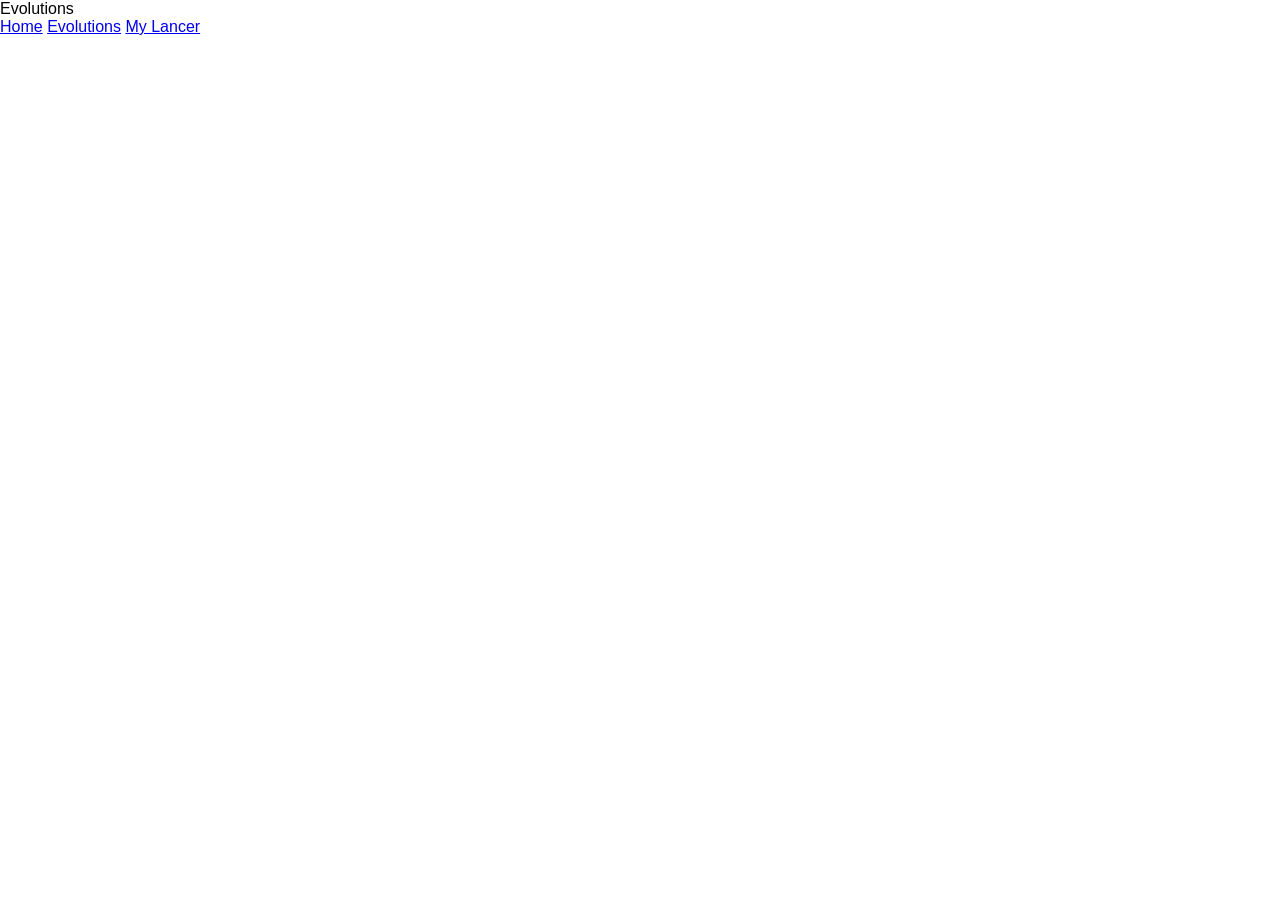
==== evolutions.html @ dd73cb0f "Version 1 added photos made the layout for my home page kinda and added code in css, Also added info" ====
<!DOCTYPE html>
<html lang="en">
<head>
  <meta charset="UTF-8">
  <title>Mitsubishi Lancer Evolutions</title>
  <link rel="stylesheet" href="styles.css">
</head>
<body>


  <header class="navbar">
    <div class="logo">Evolutions</div>
    <nav class="nav-links">
      <a href="Home.html">Home</a>
      <a href="evolutions.html">Evolutions</a>
      <a href="my-mitsubishi.html">My Lancer</a>
    </nav>
  </header>

  

</body>
</html>
---- styles.css ----
body {
  margin: 0;
  font-family: sans-serif;
}

/* Top bar */
.topbar {
  display: flex;
  border: 2px solid black;
  padding: 5px;
}

.home-box {
  border: 2px solid black;
  padding: 10px;
  margin-right: 10px;
}

.menu {
  display: flex;
  gap: 5px;

.box {
  border: 2px solid black;
  padding: 10px;
}


.hero {
  height: 300px;
  border: 2px solid black;
  margin-top: 5px;
  position: relative;
  display: flex;
  align-items: center;
  justify-content: center;
}

.content {
  padding: 20px;
}

.line {
  height: 10px;
  border-bottom: 2px wavy rgb(255, 0, 0);
  margin: 20px 0;
}
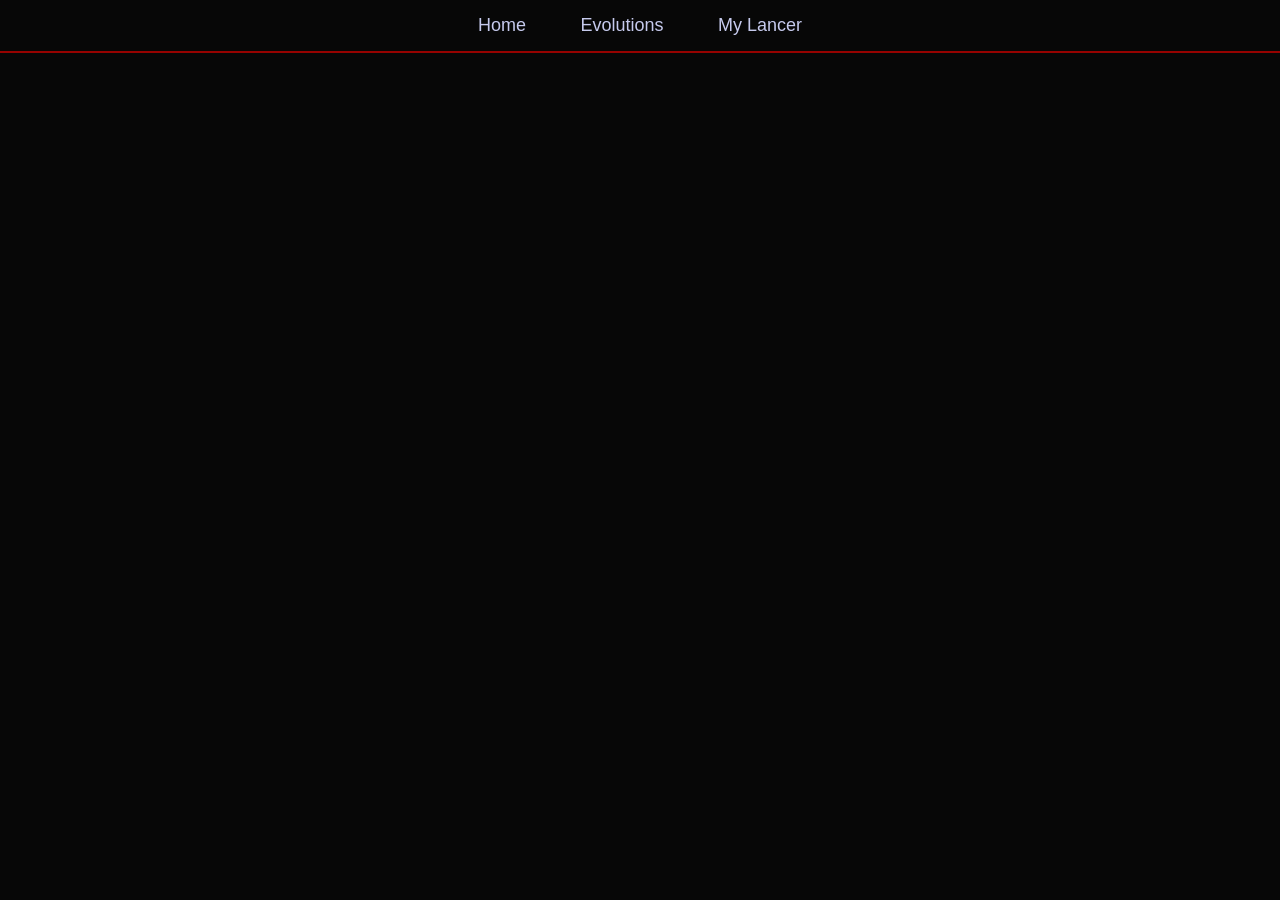
==== commit 189d29b4: "Version 3 Uhh it took a while because i had no charger and my laptop was dead but i eventally got to" ====
--- a/evolutions.html
+++ b/evolutions.html
@@ -9,7 +9,6 @@
 
 
   <header class="navbar">
-    <div class="logo">Evolutions</div>
     <nav class="nav-links">
       <a href="Home.html">Home</a>
       <a href="evolutions.html">Evolutions</a>
--- a/styles.css
+++ b/styles.css
@@ -1,47 +1,83 @@
-body {
+
+* {
   margin: 0;
-  font-family: sans-serif;
+  padding: 0;
+  box-sizing: border-box;
+  font-family: Arial, sans-serif;
 }
 
-/* Top bar */
-.topbar {
-  display: flex;
-  border: 2px solid black;
-  padding: 5px;
+body {
+  background-color: #070707;
+  color: #C6CAED;
 }
 
-.home-box {
-  border: 2px solid black;
-  padding: 10px;
-  margin-right: 10px;
+.navbar {
+  background-color: #070707;
+  padding: 15px 0;
+  text-align: center;
+  border-bottom: 2px solid #960200;
 }
-
-.menu {
+.nav-links a {
+  position: relative;
+  color: #C6CAED;
+  text-decoration: none;
+  margin: 0 25px;
+  font-size: 18px;
+  font-weight: 500;
+  transition: 0.3s;
+}
+.nav-links a:hover {
+  color: #D00000;
+  text-shadow: 0 0 8px #D00000;
+}
+.nav-links a::after {
+  content: "";
+  position: absolute;
+  left: 0;
+  bottom: -6px;
+  width: 0%;
+  height: 2px;
+  background-color: #D00000;
+  transition: 0.3s ease;
+}
+.nav-links a:hover::after {
+  width: 100%;
+}
+.nav-links a.active {
+  color: #D00000;
+}
+.nav-links a.active::after {
+  width: 100%;
+}
+.hero {
+  height: 60vh;
+  background: linear-gradient(rgba(0,0,0,0.7), rgba(0,0,0,0.7)),
+              url('evo.jpg');
+  background-size: cover;
+  background-position: center;
   display: flex;
-  gap: 5px;
-
-.box {
-  border: 2px solid black;
-  padding: 10px;
+  justify-content: center;
+  align-items: center;
+  text-align: center;
 }
-
-
-.hero {
-  height: 300px;
-  border: 2px solid black;
-  margin-top: 5px;
-  position: relative;
-  display: flex;
-  align-items: center;
-  justify-content: center;
+.hero-content h1 {
+  font-size: 50px;
+  color: #D00000;
 }
-
+.hero-content p {
+  margin-top: 10px;
+  font-size: 20px;
+}
 .content {
-  padding: 20px;
+  padding: 50px 20px;
+  max-width: 900px;
+  margin: auto;
 }
-
-.line {
-  height: 10px;
-  border-bottom: 2px wavy rgb(255, 0, 0);
-  margin: 20px 0;
+.content h2 {
+  color: #D00000;
+  margin-bottom: 20px;
+}
+.content p {
+  margin-bottom: 20px;
+  line-height: 1.6;
 }
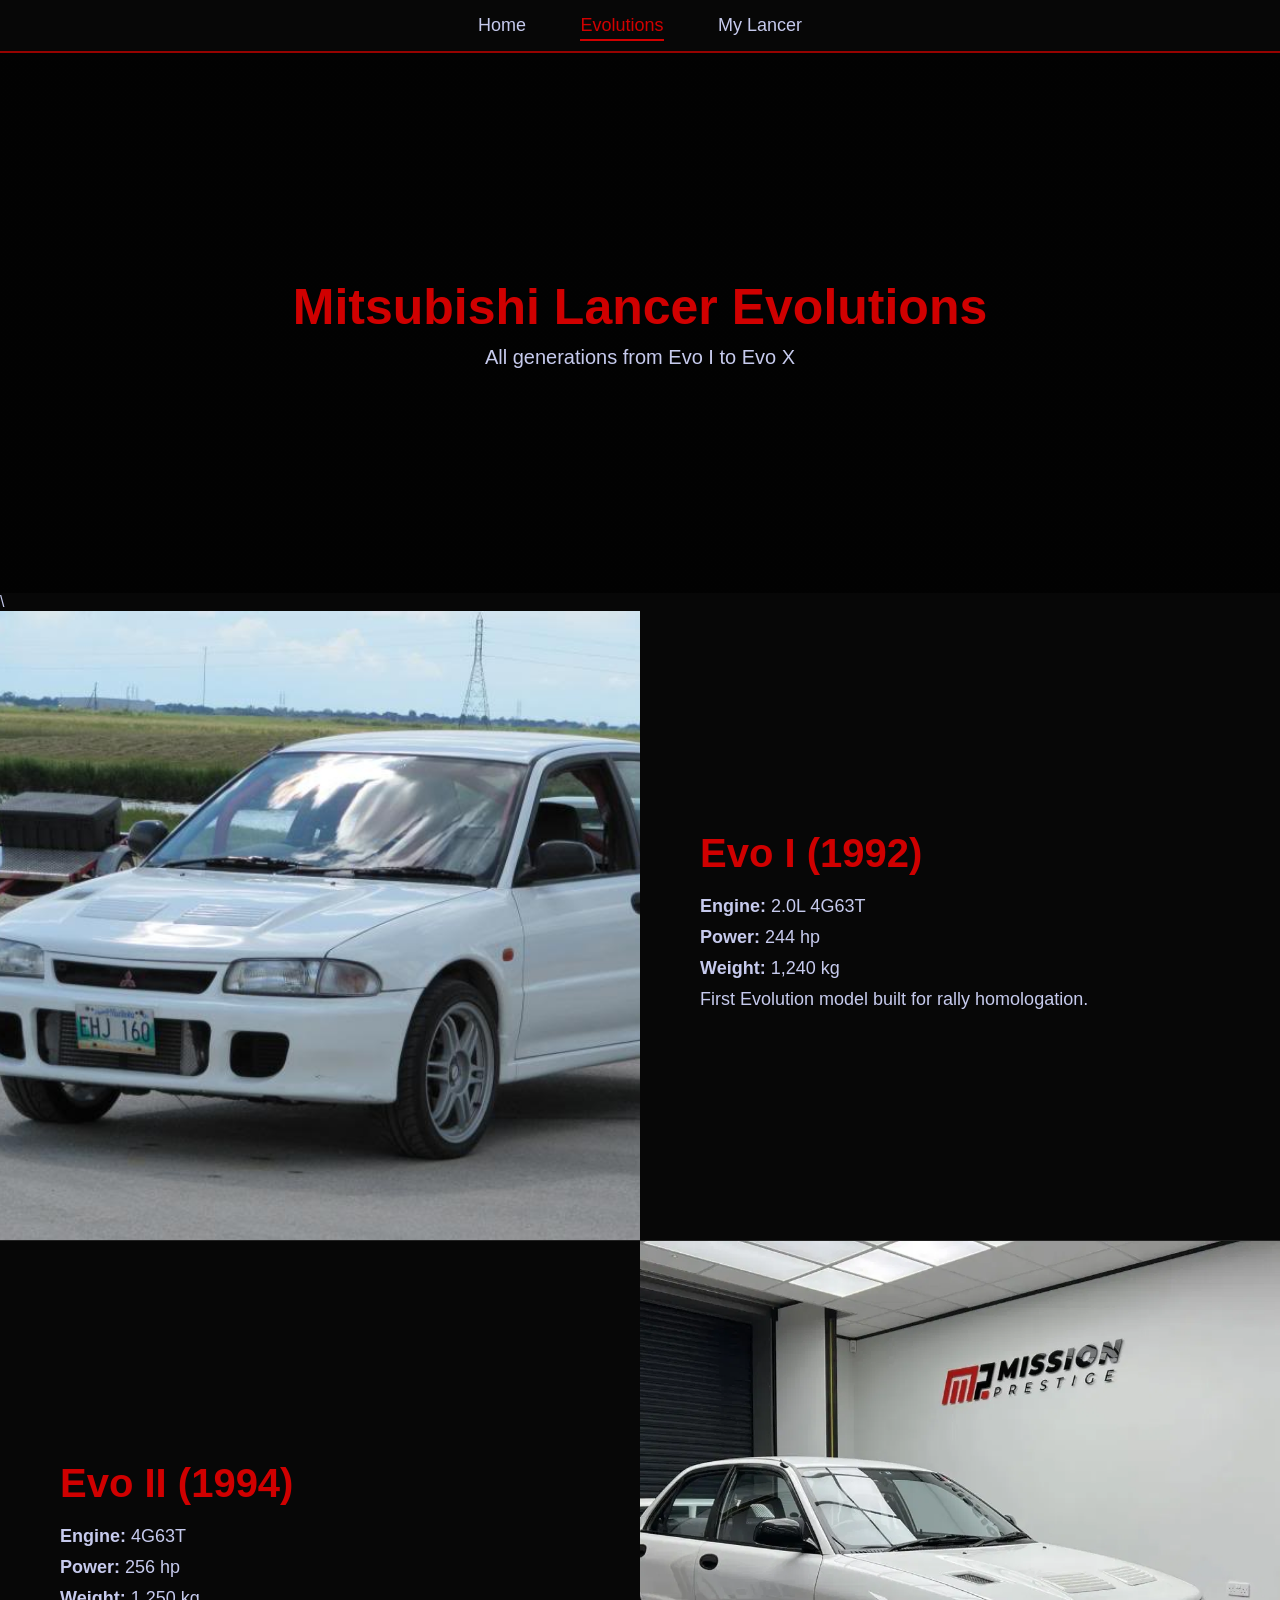
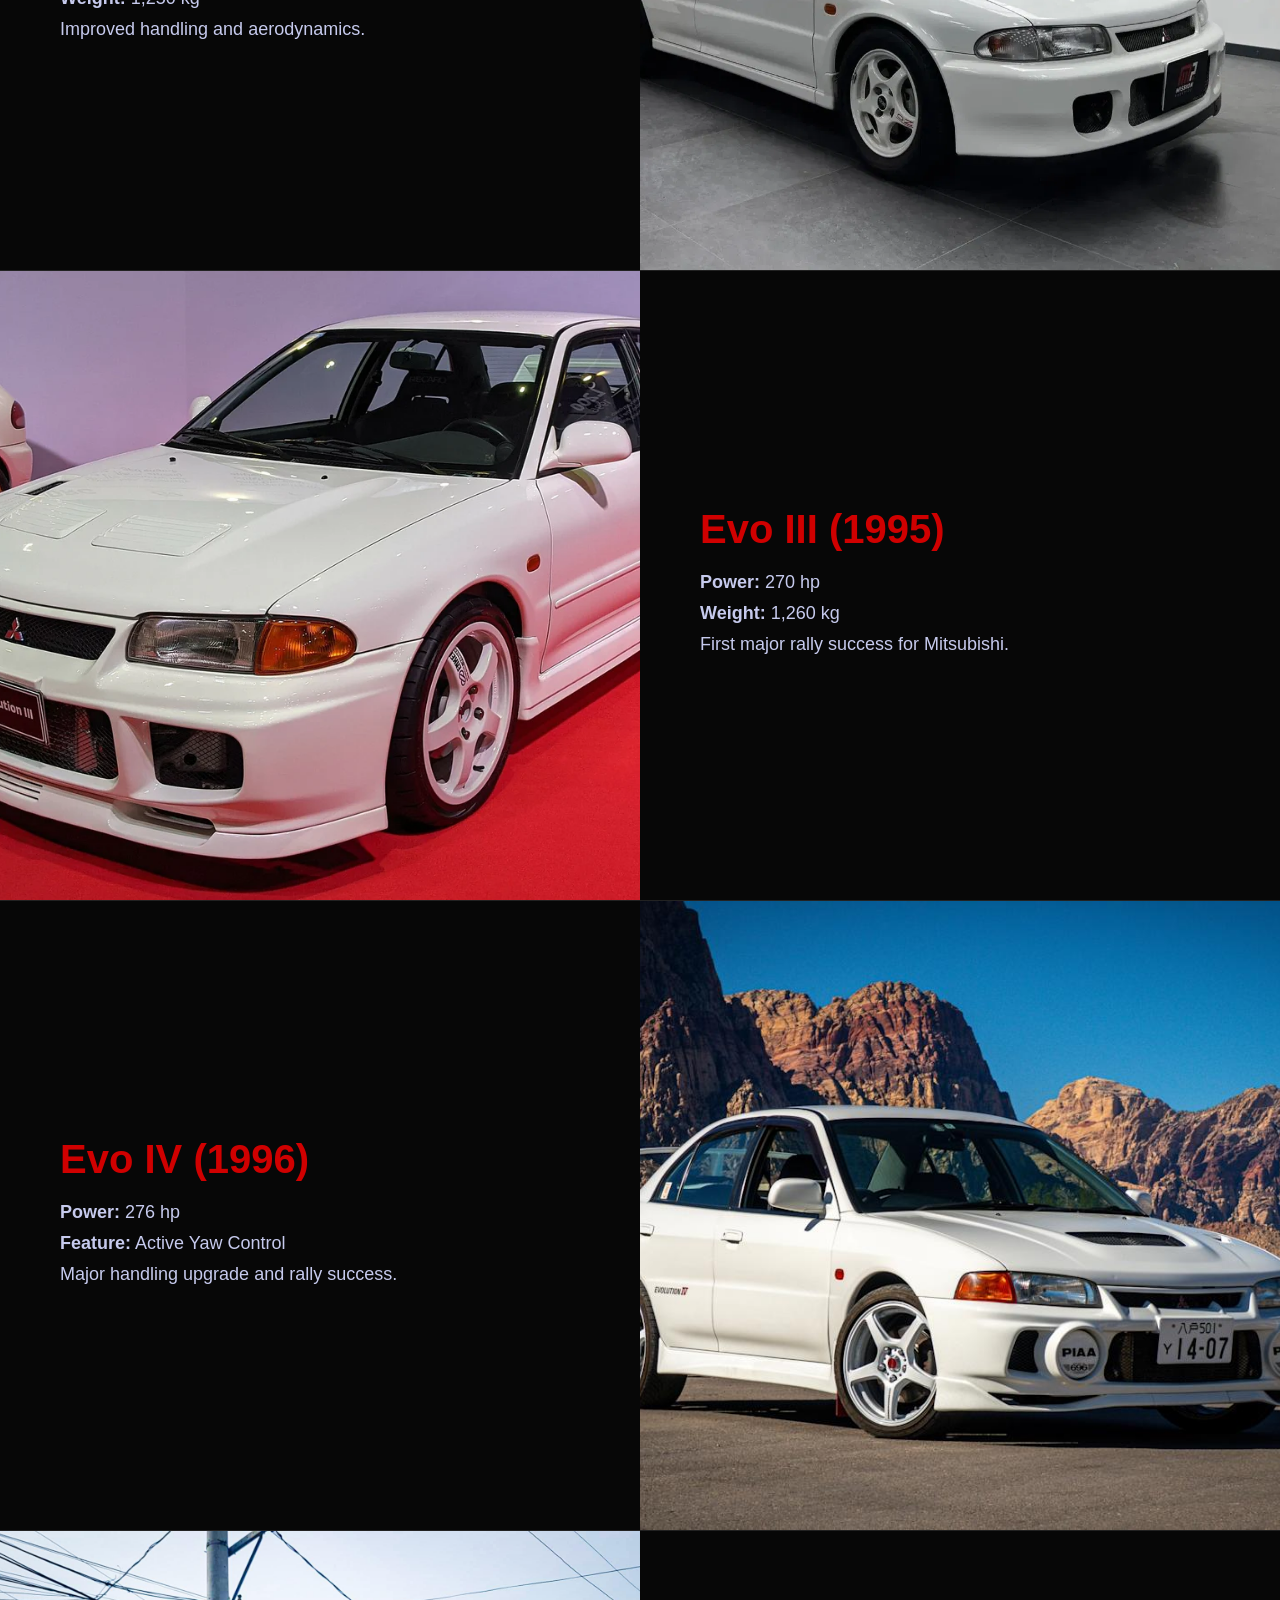
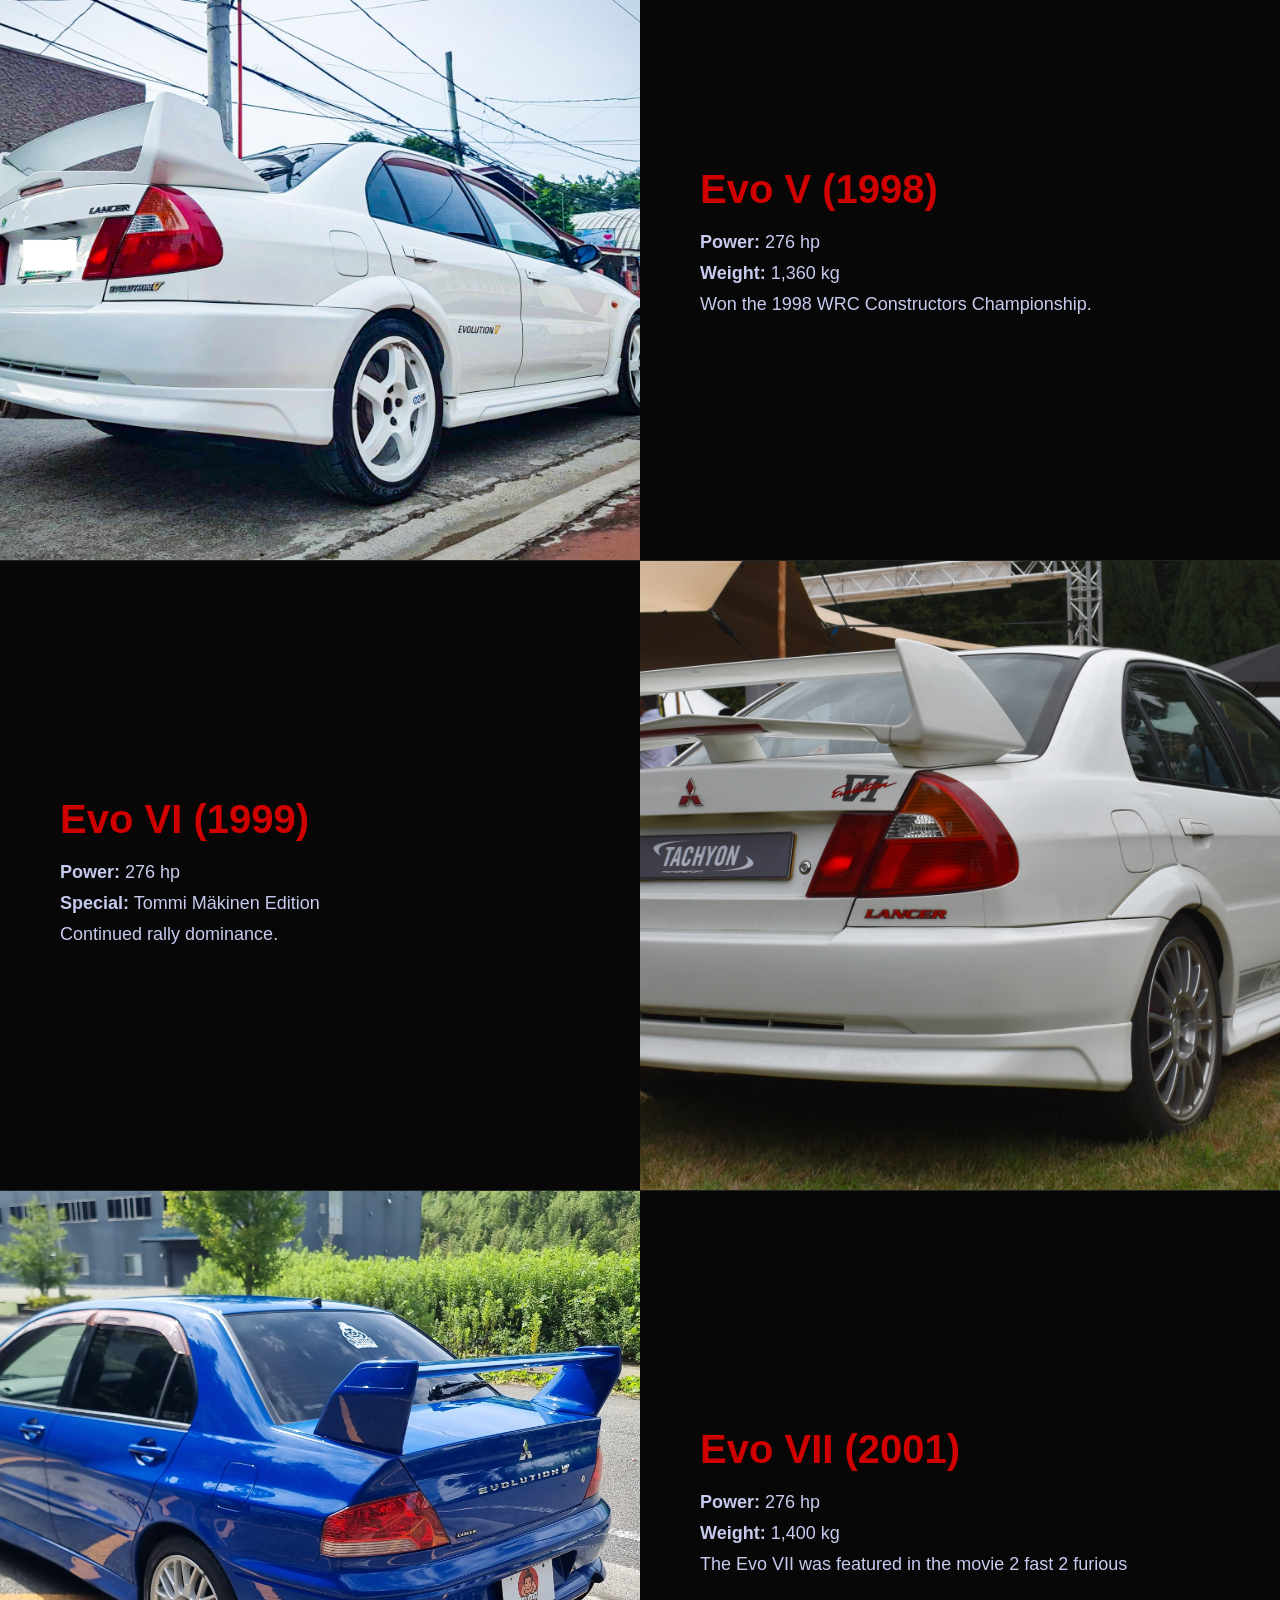
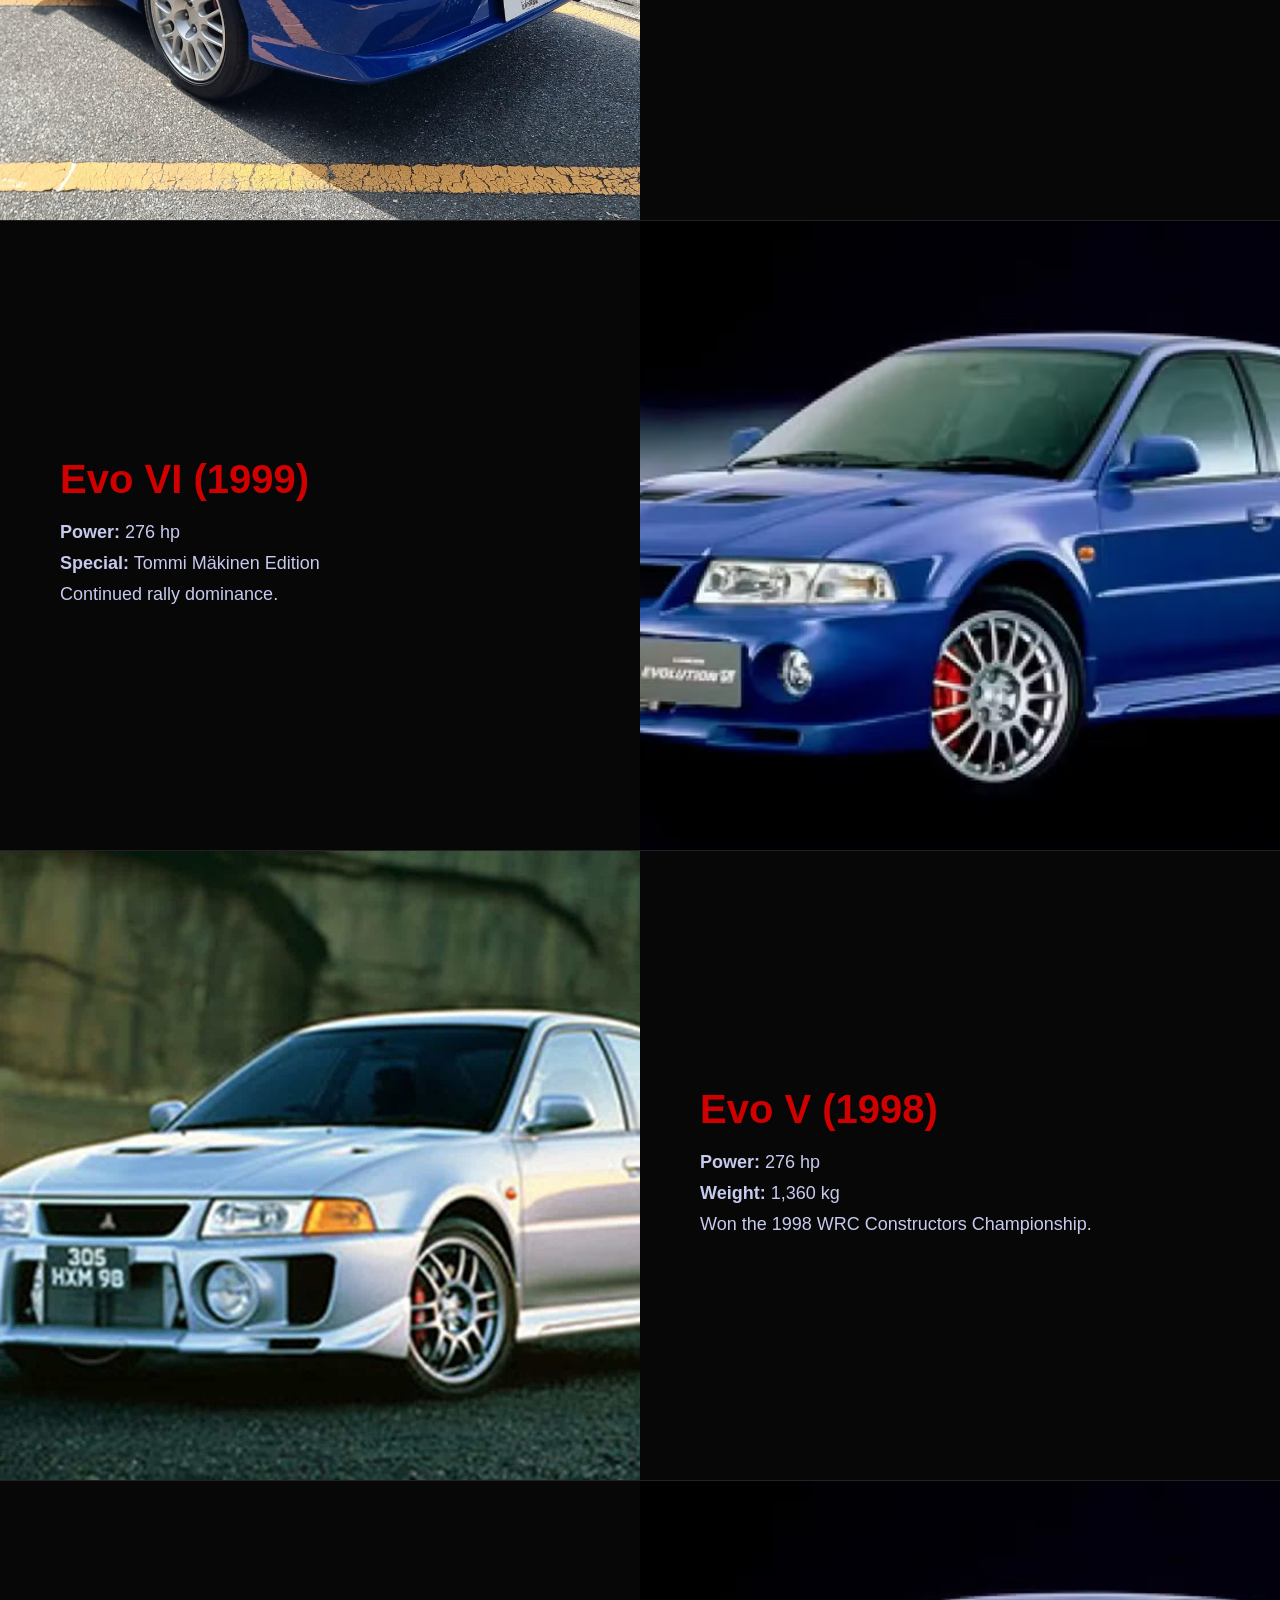
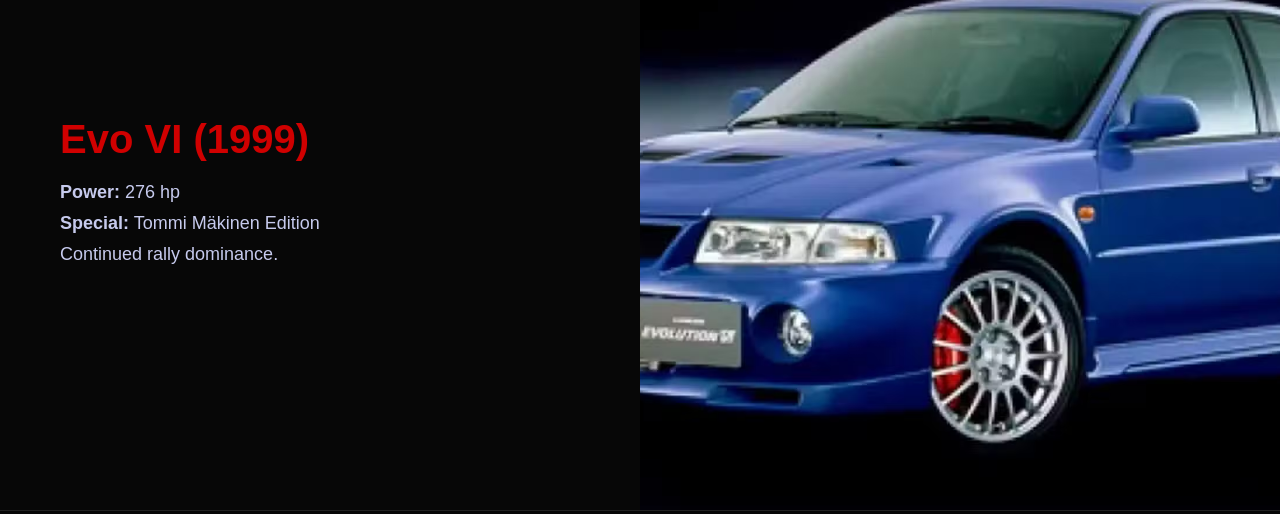
==== commit 73edf21d: "Version 4 Worked on the Evolutions got the overall layout done just need to fix the photos and add t" ====
--- a/evolutions.html
+++ b/evolutions.html
@@ -7,16 +7,150 @@
 </head>
 <body>
 
-
+  
   <header class="navbar">
     <nav class="nav-links">
       <a href="Home.html">Home</a>
-      <a href="evolutions.html">Evolutions</a>
+      <a href="evolutions.html" class="active">Evolutions</a>
       <a href="my-mitsubishi.html">My Lancer</a>
     </nav>
   </header>
 
+<section class="hero">
+  <div class="hero-content">
+    <h1>Mitsubishi Lancer Evolutions</h1>
+    <p>All generations from Evo I to Evo X</p>
+  </section>
+
+  <section class="timeline">
+\
+    <div class="evo-section">
+      <div class="evo-image">
+        <img src="Images/Evo1.jpg" alt="Evo I">
+      </div>
+      <div class="evo-text">
+        <h2>Evo I (1992)</h2>
+        <p><strong>Engine:</strong> 2.0L 4G63T</p>
+        <p><strong>Power:</strong> 244 hp</p>
+        <p><strong>Weight:</strong> 1,240 kg</p>
+        <p>First Evolution model built for rally homologation.</p>
+      </div>
+    </div>
+
+    <div class="evo-section reverse">
+      <div class="evo-image">
+        <img src="Images/Evo2.webp" alt="Evo II">
+      </div>
+      <div class="evo-text">
+        <h2>Evo II (1994)</h2>
+        <p><strong>Engine:</strong> 4G63T</p>
+        <p><strong>Power:</strong> 256 hp</p>
+        <p><strong>Weight:</strong> 1,250 kg</p>
+        <p>Improved handling and aerodynamics.</p>
+      </div>
+    </div>
+
   
+    <div class="evo-section">
+      <div class="evo-image">
+        <img src="Images/Evo 3.webp" alt="Evo III">
+      </div>
+      <div class="evo-text">
+        <h2>Evo III (1995)</h2>
+        <p><strong>Power:</strong> 270 hp</p>
+        <p><strong>Weight:</strong> 1,260 kg</p>
+        <p>First major rally success for Mitsubishi.</p>
+      </div>
+    </div>
+
+    <div class="evo-section reverse">
+      <div class="evo-image">
+        <img src="Images/Evo 4.jpg" alt="Evo IV">
+      </div>
+      <div class="evo-text">
+        <h2>Evo IV (1996)</h2>
+        <p><strong>Power:</strong> 276 hp</p>
+        <p><strong>Feature:</strong> Active Yaw Control</p>
+        <p>Major handling upgrade and rally success.</p>
+      </div>
+    </div>
+
+    <div class="evo-section">
+      <div class="evo-image">
+        <img src="Images/Evo 5 rear.jpg" alt="Evo V">
+      </div>
+      <div class="evo-text">
+        <h2>Evo V (1998)</h2>
+        <p><strong>Power:</strong> 276 hp</p>
+        <p><strong>Weight:</strong> 1,360 kg</p>
+        <p>Won the 1998 WRC Constructors Championship.</p>
+      </div>
+    </div>
+
+    <div class="evo-section reverse">
+      <div class="evo-image">
+        <img src="Images/Evo 6 rear.webp" alt="Evo VI">
+      </div>
+      <div class="evo-text">
+        <h2>Evo VI (1999)</h2>
+        <p><strong>Power:</strong> 276 hp</p>
+        <p><strong>Special:</strong> Tommi Mäkinen Edition</p>
+        <p>Continued rally dominance.</p>
+      </div>
+    </div>
+
+    
+    <div class="evo-section">
+      <div class="evo-image">
+        <img src="Images/Evo 7 rear.jpg" alt="Evo VII">
+      </div>
+      <div class="evo-text">
+        <h2>Evo VII (2001)</h2>
+        <p><strong>Power:</strong> 276 hp</p>
+        <p><strong>Weight:</strong> 1,400 kg</p>
+        <p>The Evo VII was featured in the movie 2 fast 2 furious</p>
+      </div>
+    </div>
+
+    
+    <div class="evo-section reverse">
+      <div class="evo-image">
+        <img src="Images/Evo 6.avif" alt="Evo VI">
+      </div>
+      <div class="evo-text">
+        <h2>Evo VI (1999)</h2>
+        <p><strong>Power:</strong> 276 hp</p>
+        <p><strong>Special:</strong> Tommi Mäkinen Edition</p>
+        <p>Continued rally dominance.</p>
+      </div>
+    </div>
+
+      <div class="evo-section">
+      <div class="evo-image">
+        <img src="Images/Evo 5.jpg" alt="Evo V">
+      </div>
+      <div class="evo-text">
+        <h2>Evo V (1998)</h2>
+        <p><strong>Power:</strong> 276 hp</p>
+        <p><strong>Weight:</strong> 1,360 kg</p>
+        <p>Won the 1998 WRC Constructors Championship.</p>
+      </div>
+    </div>
+
+    
+    <div class="evo-section reverse">
+      <div class="evo-image">
+        <img src="Images/Evo 6.avif" alt="Evo VI">
+      </div>
+      <div class="evo-text">
+        <h2>Evo VI (1999)</h2>
+        <p><strong>Power:</strong> 276 hp</p>
+        <p><strong>Special:</strong> Tommi Mäkinen Edition</p>
+        <p>Continued rally dominance.</p>
+      </div>
+   
+   </div>
+  </section>
 
 </body>
 </html>
--- a/styles.css
+++ b/styles.css
@@ -80,4 +80,42 @@
 .content p {
   margin-bottom: 20px;
   line-height: 1.6;
+}
+.timeline {
+  width: 100%;
+}
+.evo-section {
+  display: flex;
+  width: 100%;
+  min-height: 70vh; 
+}
+.evo-section.reverse {
+  flex-direction: row-reverse;
+}
+.evo-image {
+  width: 50%;
+}
+.evo-image img {
+  width: 100%;
+  height: 100%;
+  object-fit: cover; 
+}
+.evo-text {
+  width: 50%;
+  padding: 60px;
+  display: flex;
+  flex-direction: column;
+  justify-content: center;
+}
+.evo-text h2 {
+  color: #D00000;
+  font-size: 40px;
+  margin-bottom: 20px;
+}
+.evo-text p {
+  font-size: 18px;
+  margin-bottom: 10px;
+}
+.evo-section {
+  border-bottom: 1px solid #222;
 }
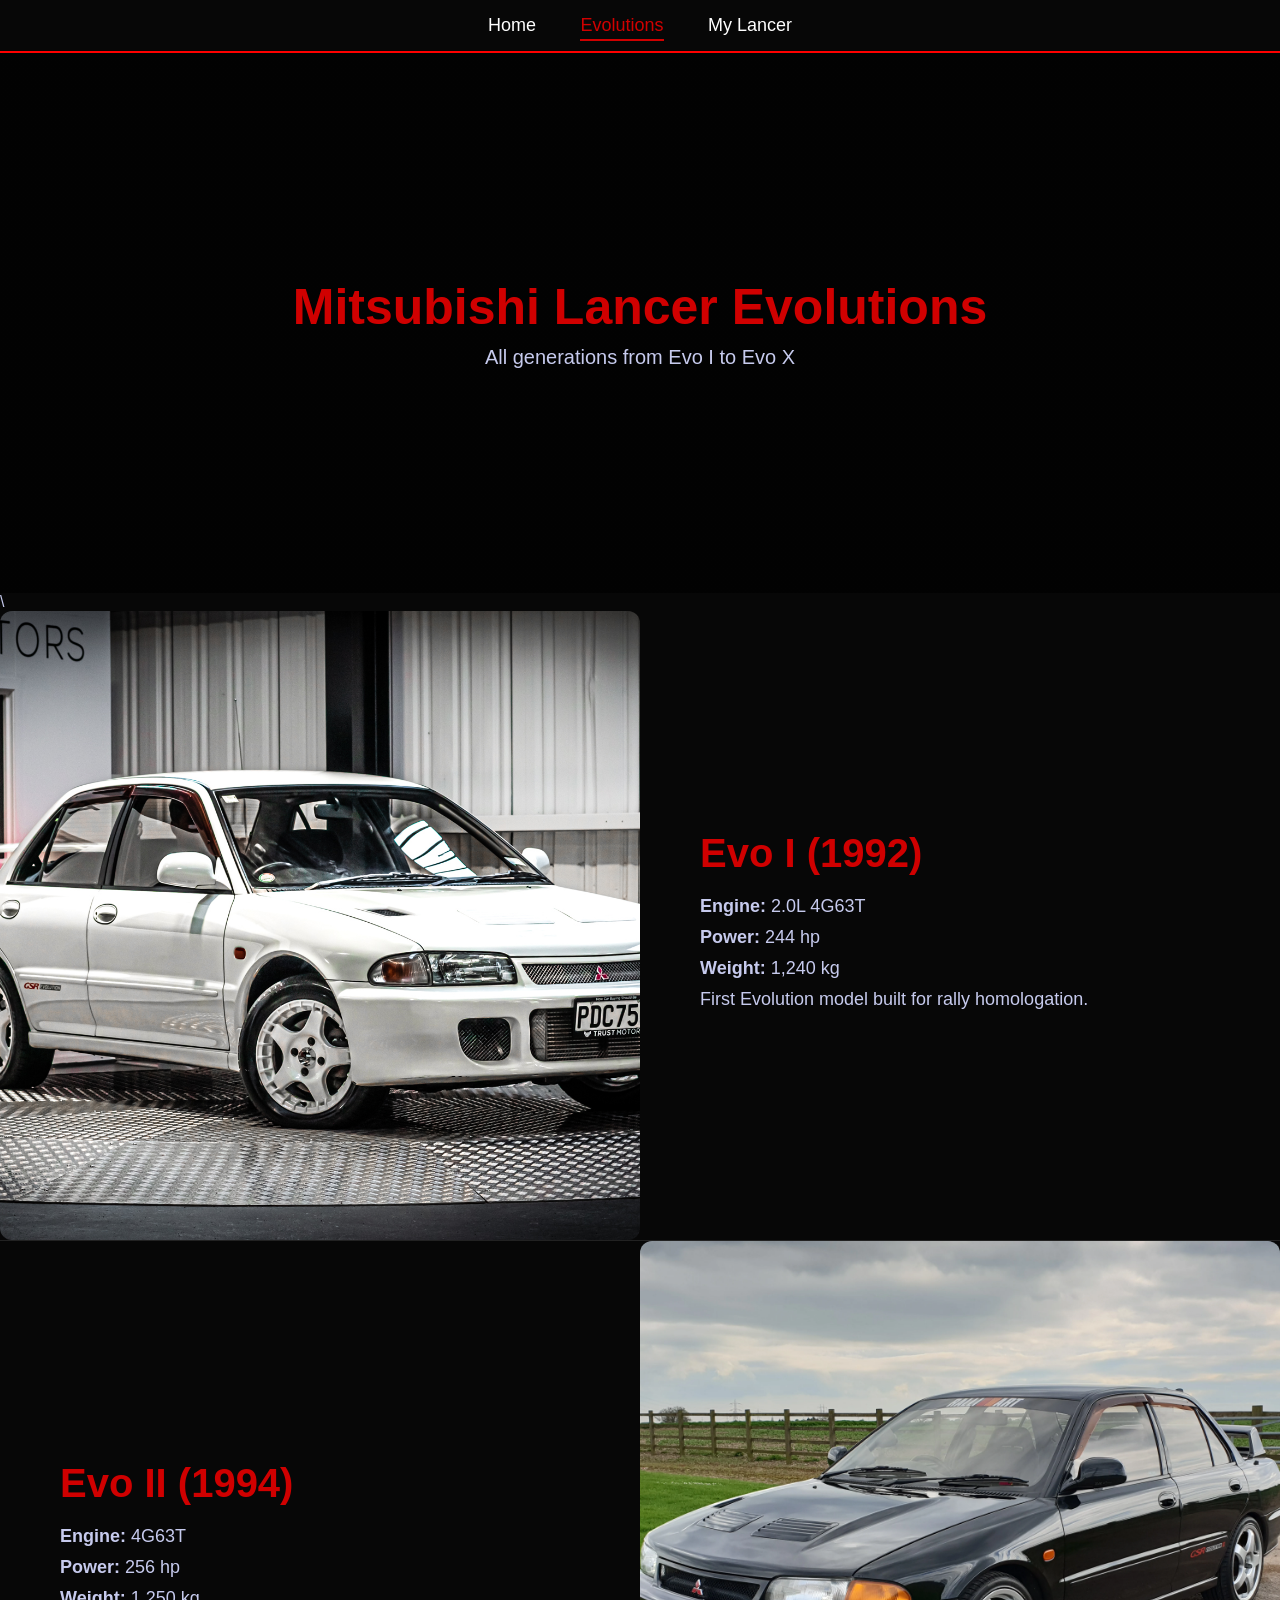
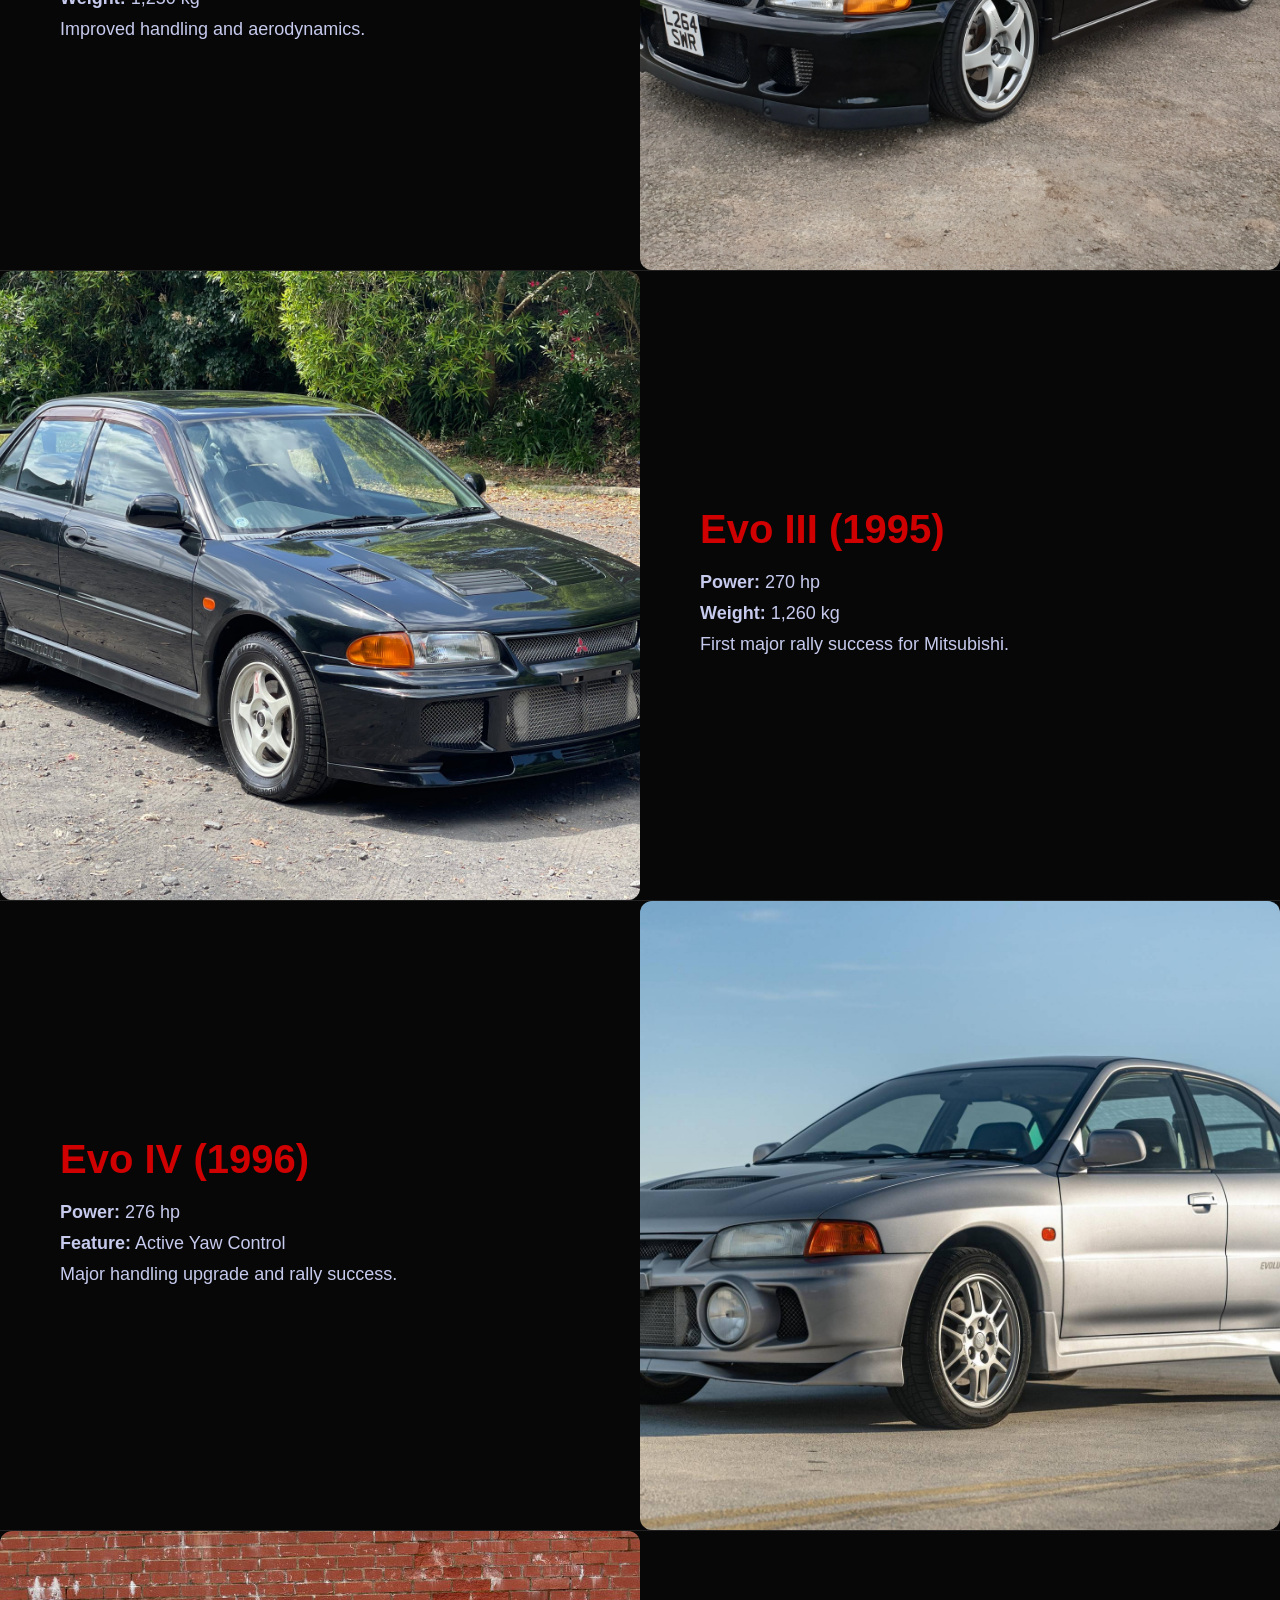
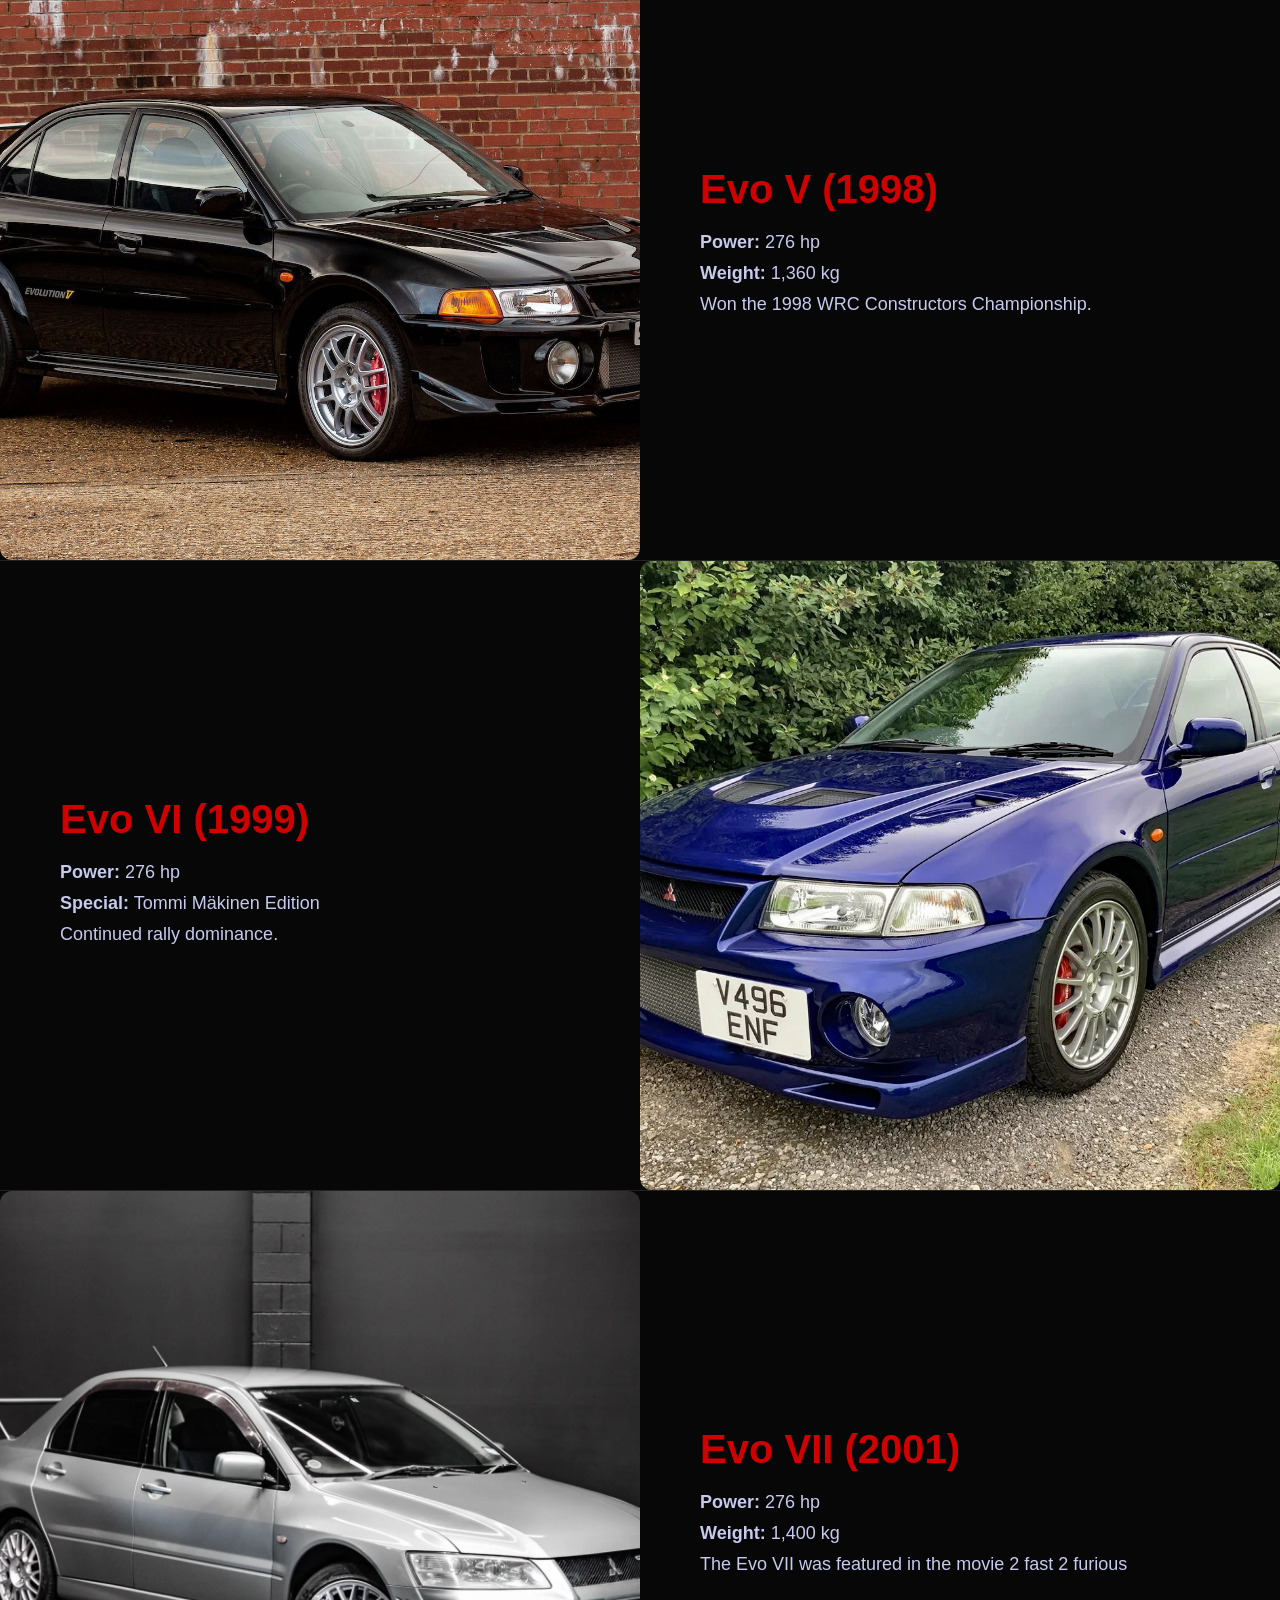
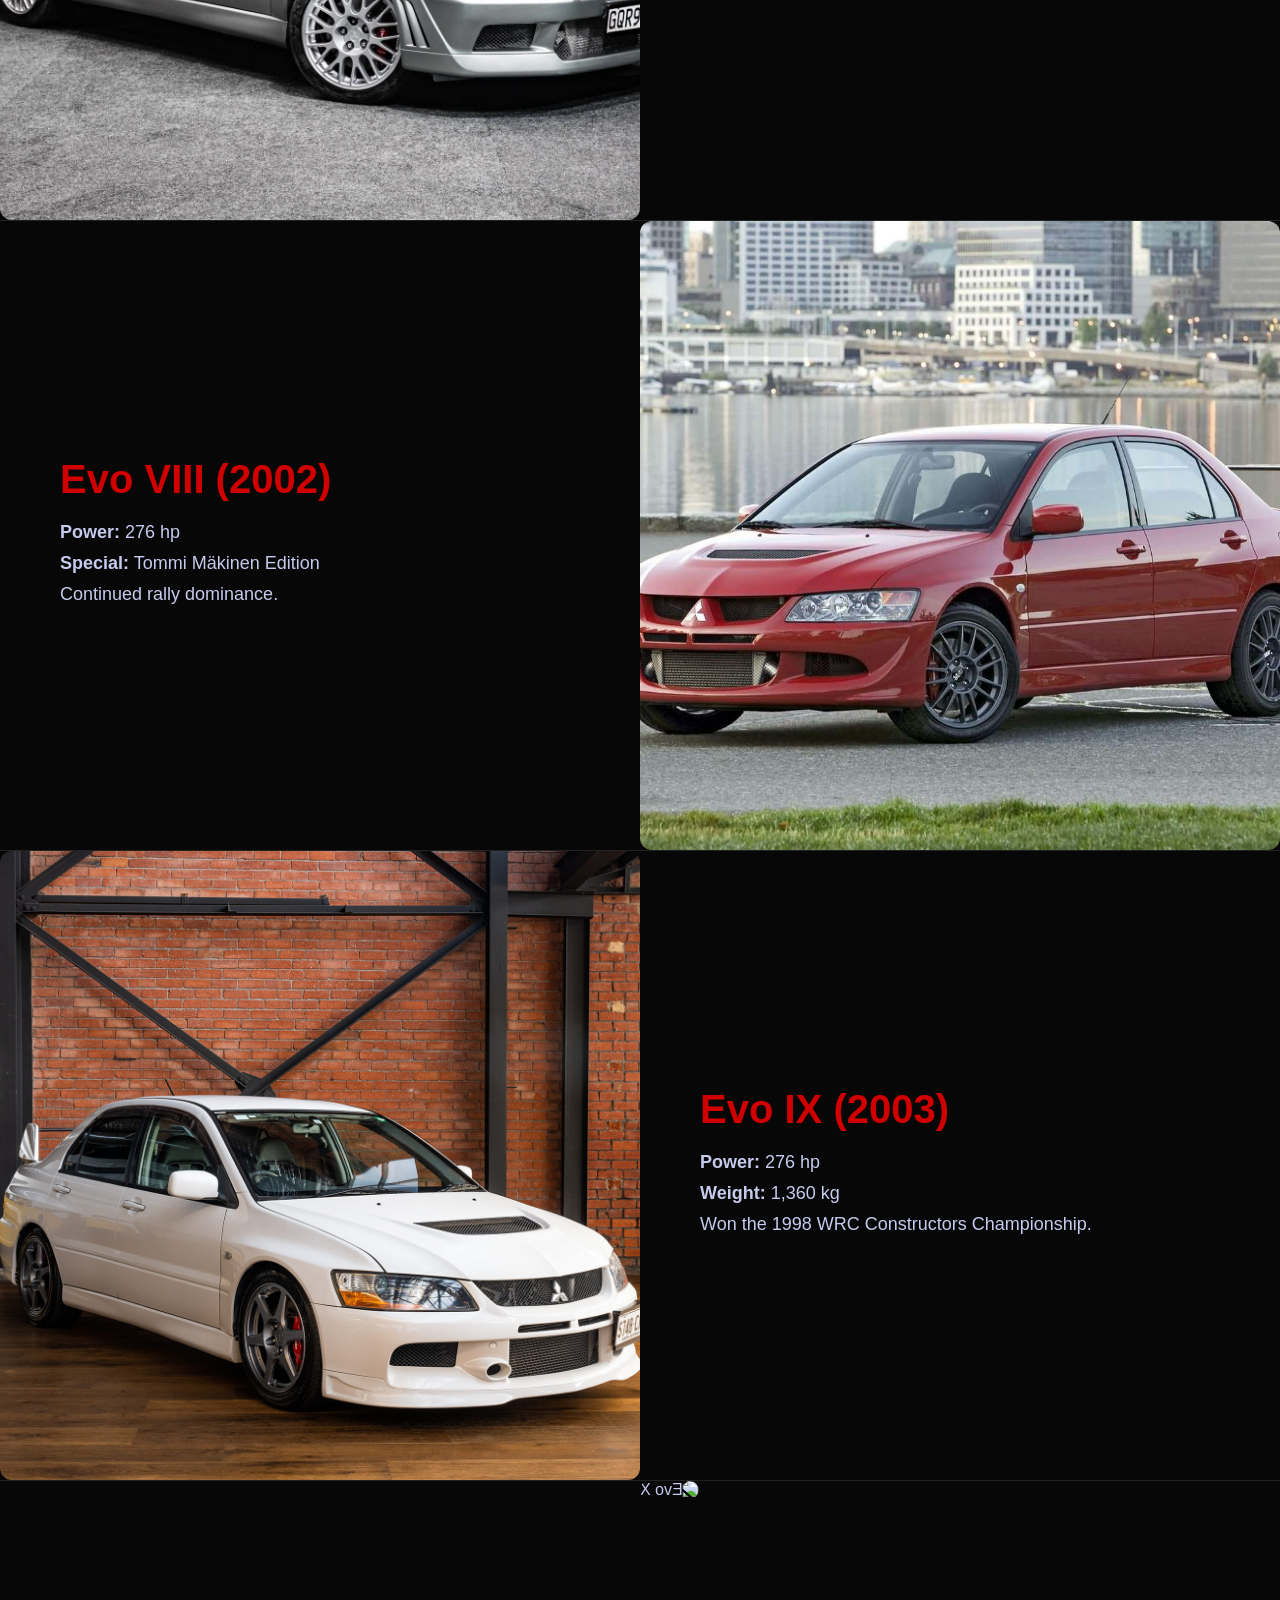
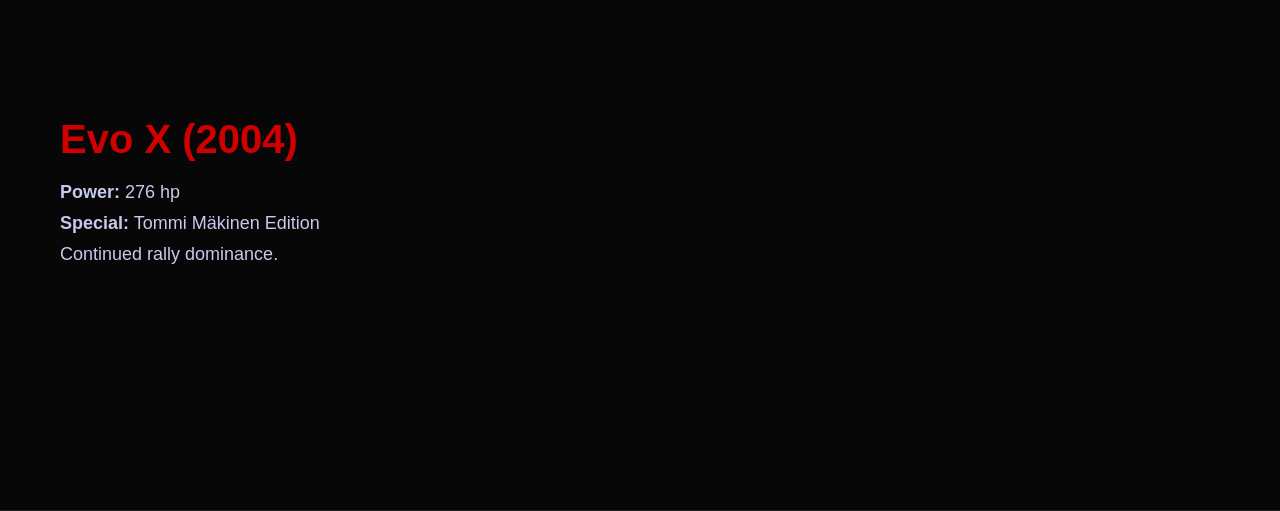
==== commit 34d16a88: "Version 5 i think I finished the last page, and i fixed all the images on the 2nd page expect for on" ====
--- a/evolutions.html
+++ b/evolutions.html
@@ -26,7 +26,7 @@
 \
     <div class="evo-section">
       <div class="evo-image">
-        <img src="Images/Evo1.jpg" alt="Evo I">
+        <img src="Images/Evo 1 quality.jpg" alt="Evo I">
       </div>
       <div class="evo-text">
         <h2>Evo I (1992)</h2>
@@ -39,7 +39,7 @@
 
     <div class="evo-section reverse">
       <div class="evo-image">
-        <img src="Images/Evo2.webp" alt="Evo II">
+        <img src="Images/Evo2.jpg" alt="Evo II">
       </div>
       <div class="evo-text">
         <h2>Evo II (1994)</h2>
@@ -53,7 +53,7 @@
   
     <div class="evo-section">
       <div class="evo-image">
-        <img src="Images/Evo 3.webp" alt="Evo III">
+        <img src="Images/Evo3.jpg" alt="Evo III">
       </div>
       <div class="evo-text">
         <h2>Evo III (1995)</h2>
@@ -65,7 +65,7 @@
 
     <div class="evo-section reverse">
       <div class="evo-image">
-        <img src="Images/Evo 4.jpg" alt="Evo IV">
+        <img src="Images/Evo4.jpg" alt="Evo IV">
       </div>
       <div class="evo-text">
         <h2>Evo IV (1996)</h2>
@@ -77,7 +77,7 @@
 
     <div class="evo-section">
       <div class="evo-image">
-        <img src="Images/Evo 5 rear.jpg" alt="Evo V">
+        <img src="Images/Evo5.jpg" alt="Evo V">
       </div>
       <div class="evo-text">
         <h2>Evo V (1998)</h2>
@@ -89,7 +89,7 @@
 
     <div class="evo-section reverse">
       <div class="evo-image">
-        <img src="Images/Evo 6 rear.webp" alt="Evo VI">
+        <img src="Images/Evo6.webp" alt="Evo VI">
       </div>
       <div class="evo-text">
         <h2>Evo VI (1999)</h2>
@@ -102,7 +102,7 @@
     
     <div class="evo-section">
       <div class="evo-image">
-        <img src="Images/Evo 7 rear.jpg" alt="Evo VII">
+        <img src="Images/Evo7.webp" alt="Evo VII">
       </div>
       <div class="evo-text">
         <h2>Evo VII (2001)</h2>
@@ -115,10 +115,10 @@
     
     <div class="evo-section reverse">
       <div class="evo-image">
-        <img src="Images/Evo 6.avif" alt="Evo VI">
+        <img src="Images/Evo8.jpg" alt="Evo VIII">
       </div>
       <div class="evo-text">
-        <h2>Evo VI (1999)</h2>
+        <h2>Evo VIII (2002)</h2>
         <p><strong>Power:</strong> 276 hp</p>
         <p><strong>Special:</strong> Tommi Mäkinen Edition</p>
         <p>Continued rally dominance.</p>
@@ -127,10 +127,10 @@
 
       <div class="evo-section">
       <div class="evo-image">
-        <img src="Images/Evo 5.jpg" alt="Evo V">
+        <img src="Images/Evo9.jpg" alt="Evo IX">
       </div>
       <div class="evo-text">
-        <h2>Evo V (1998)</h2>
+        <h2>Evo IX (2003)</h2>
         <p><strong>Power:</strong> 276 hp</p>
         <p><strong>Weight:</strong> 1,360 kg</p>
         <p>Won the 1998 WRC Constructors Championship.</p>
@@ -140,10 +140,10 @@
     
     <div class="evo-section reverse">
       <div class="evo-image">
-        <img src="Images/Evo 6.avif" alt="Evo VI">
+        <img class="flip" src="Images/Evo10front.jpg" alt="Evo X">
       </div>
       <div class="evo-text">
-        <h2>Evo VI (1999)</h2>
+        <h2>Evo X (2004)</h2>
         <p><strong>Power:</strong> 276 hp</p>
         <p><strong>Special:</strong> Tommi Mäkinen Edition</p>
         <p>Continued rally dominance.</p>
--- a/styles.css
+++ b/styles.css
@@ -118,4 +118,106 @@
 }
 .evo-section {
   border-bottom: 1px solid #222;
+}
+.flip{
+  transform: scaleX(-1);
+}
+* {
+  margin: 0;
+  padding: 0;
+  box-sizing: border-box;
+  font-family: Arial, sans-serif;
+}
+body {
+  background-color: #070707;
+  color: #C6CAED;
+}
+.navbar {
+  text-align: center;
+  padding: 15px 0;
+  border-bottom: 2px solid red;
+}
+.nav-links a {
+  color: white;
+  margin: 0 20px;
+  text-decoration: none;
+}
+.nav-links a:hover {
+  color: red;
+}
+.car-section {
+  display: flex;
+  align-items: center;
+  justify-content: center;
+  gap: 50px;
+  padding: 60px;
+}
+
+.car-image img {
+  width: 500px;
+  max-width: 100%;
+  border-radius: 12px;
+}
+
+/* TEXT */
+.car-info {
+  max-width: 550px;
+}
+
+.car-info h1 {
+  color: red;
+  font-size: 48px;
+}
+
+.car-info h2 {
+  margin-bottom: 20px;
+  color: #aaa;
+}
+
+.car-info p {
+  line-height: 1.6;
+  margin-bottom: 15px;
+}
+
+/* BOXES */
+.info-boxes {
+  display: flex;
+  gap: 20px;
+  margin-top: 30px;
+}
+
+.box {
+  background: #111;
+  padding: 20px;
+  border-radius: 10px;
+  flex: 1;
+  border: 1px solid #222;
+}
+
+.box h3 {
+  color: red;
+  margin-bottom: 10px;
+}
+
+.box ul {
+  padding-left: 15px;
+}
+
+.box li {
+  margin-bottom: 5px;
+}
+
+/* MOBILE */
+@media (max-width: 900px) {
+  .car-section {
+    flex-direction: column;
+    text-align: center;
+  }
+
+  .info-boxes {
+    flex-direction: column;
+  }
+}
+img {
+  border-radius: 12px;
 }
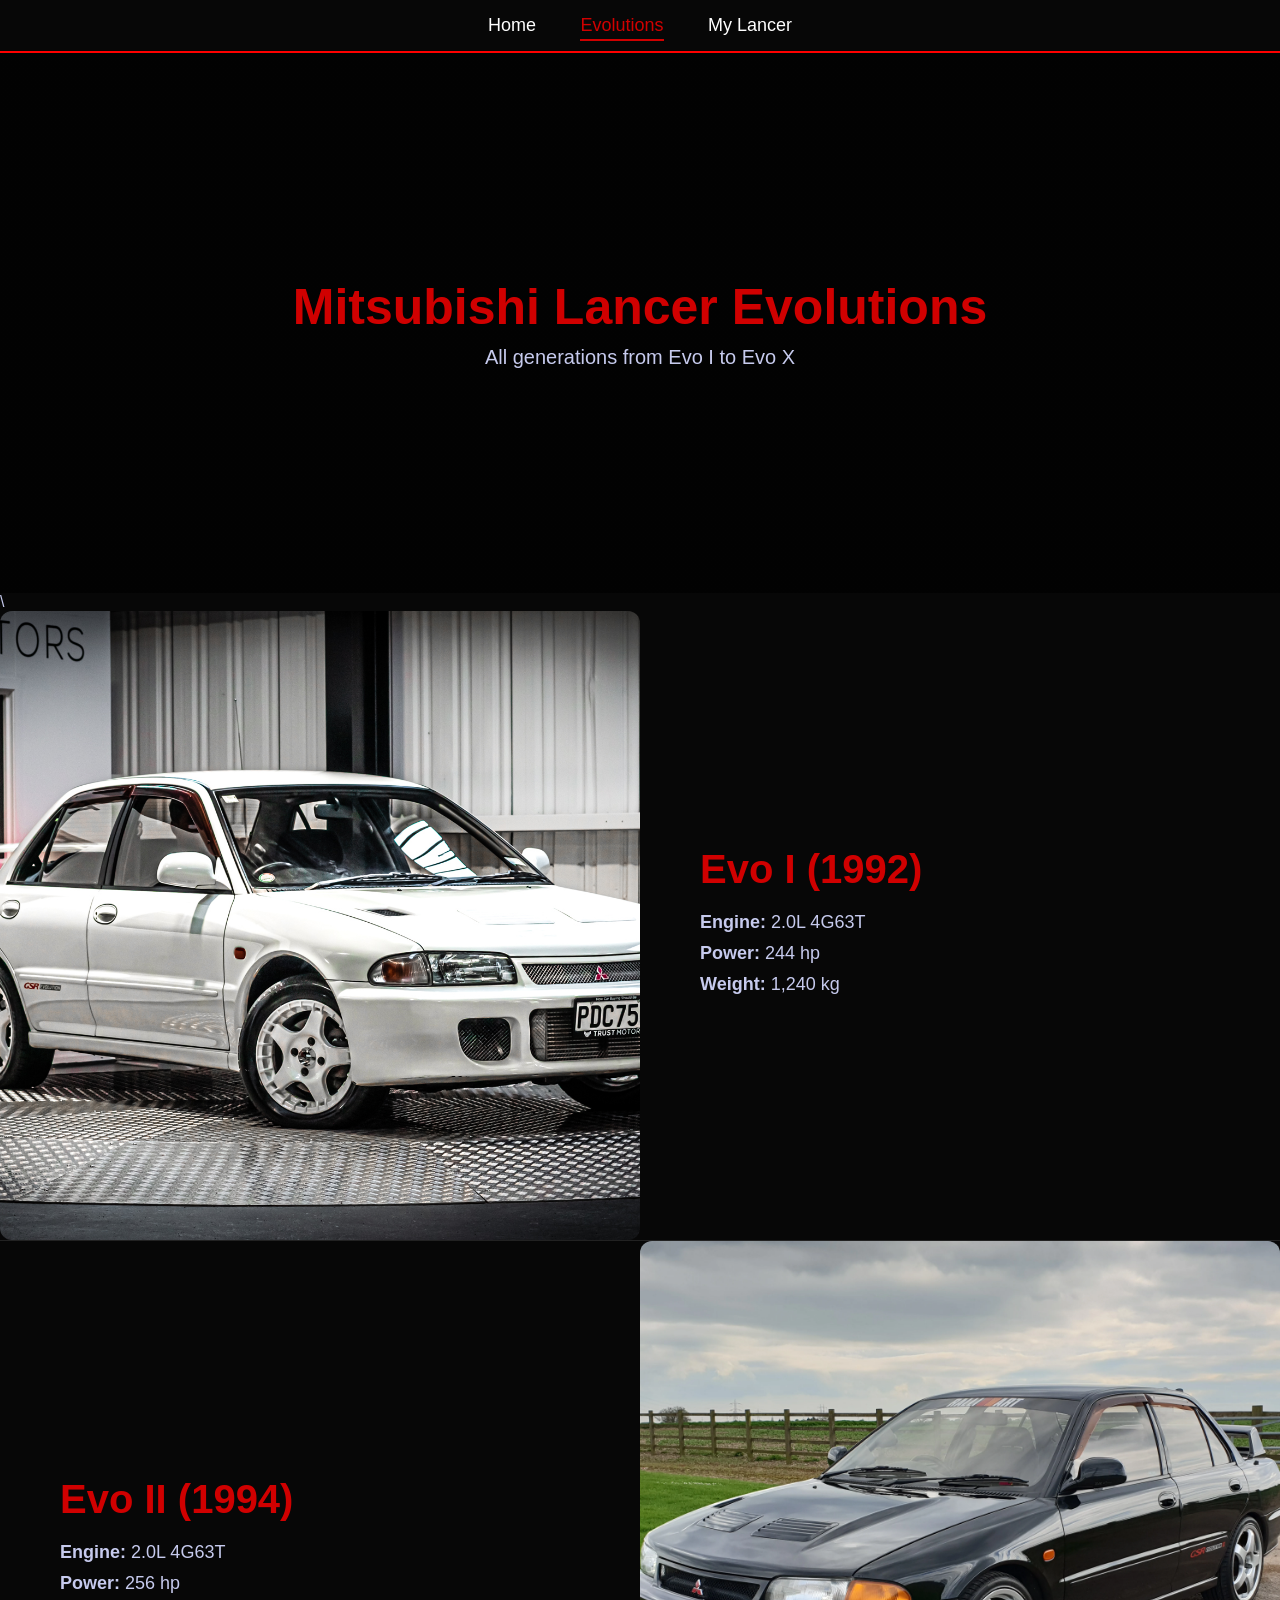
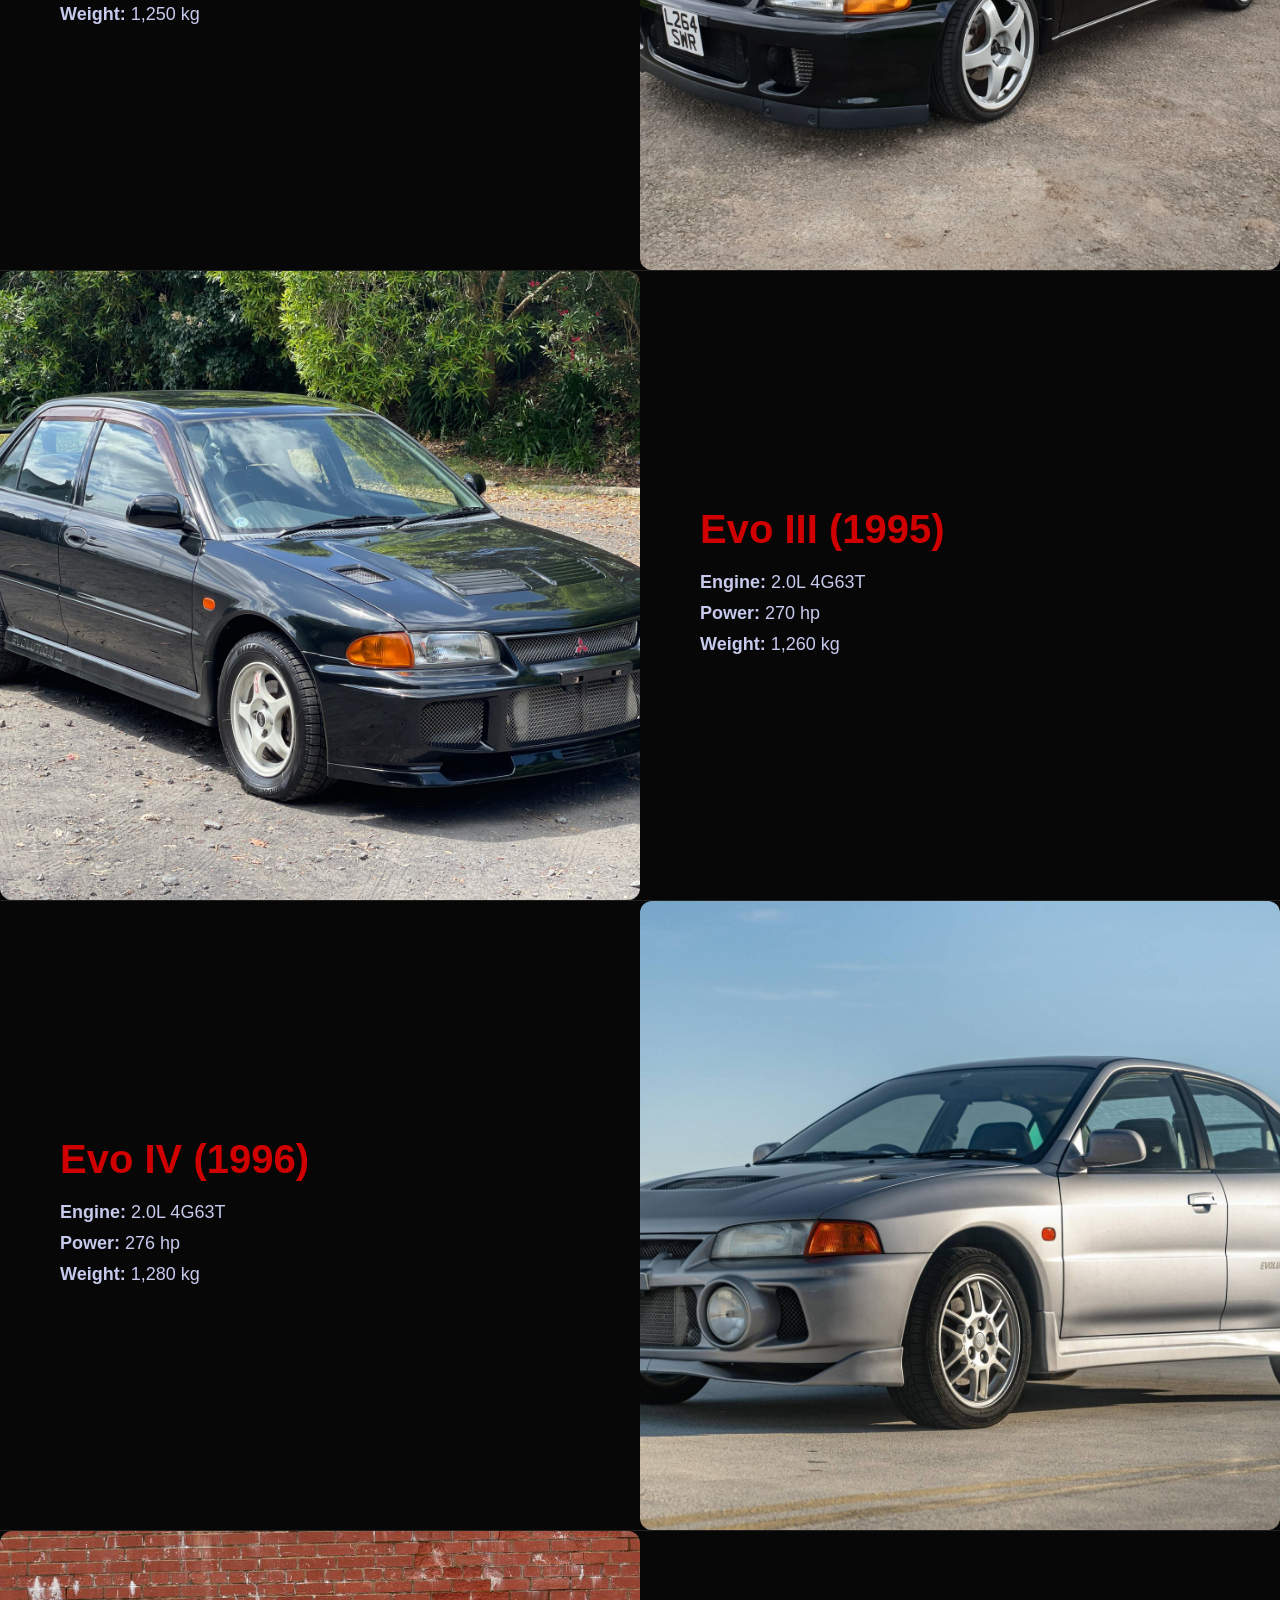
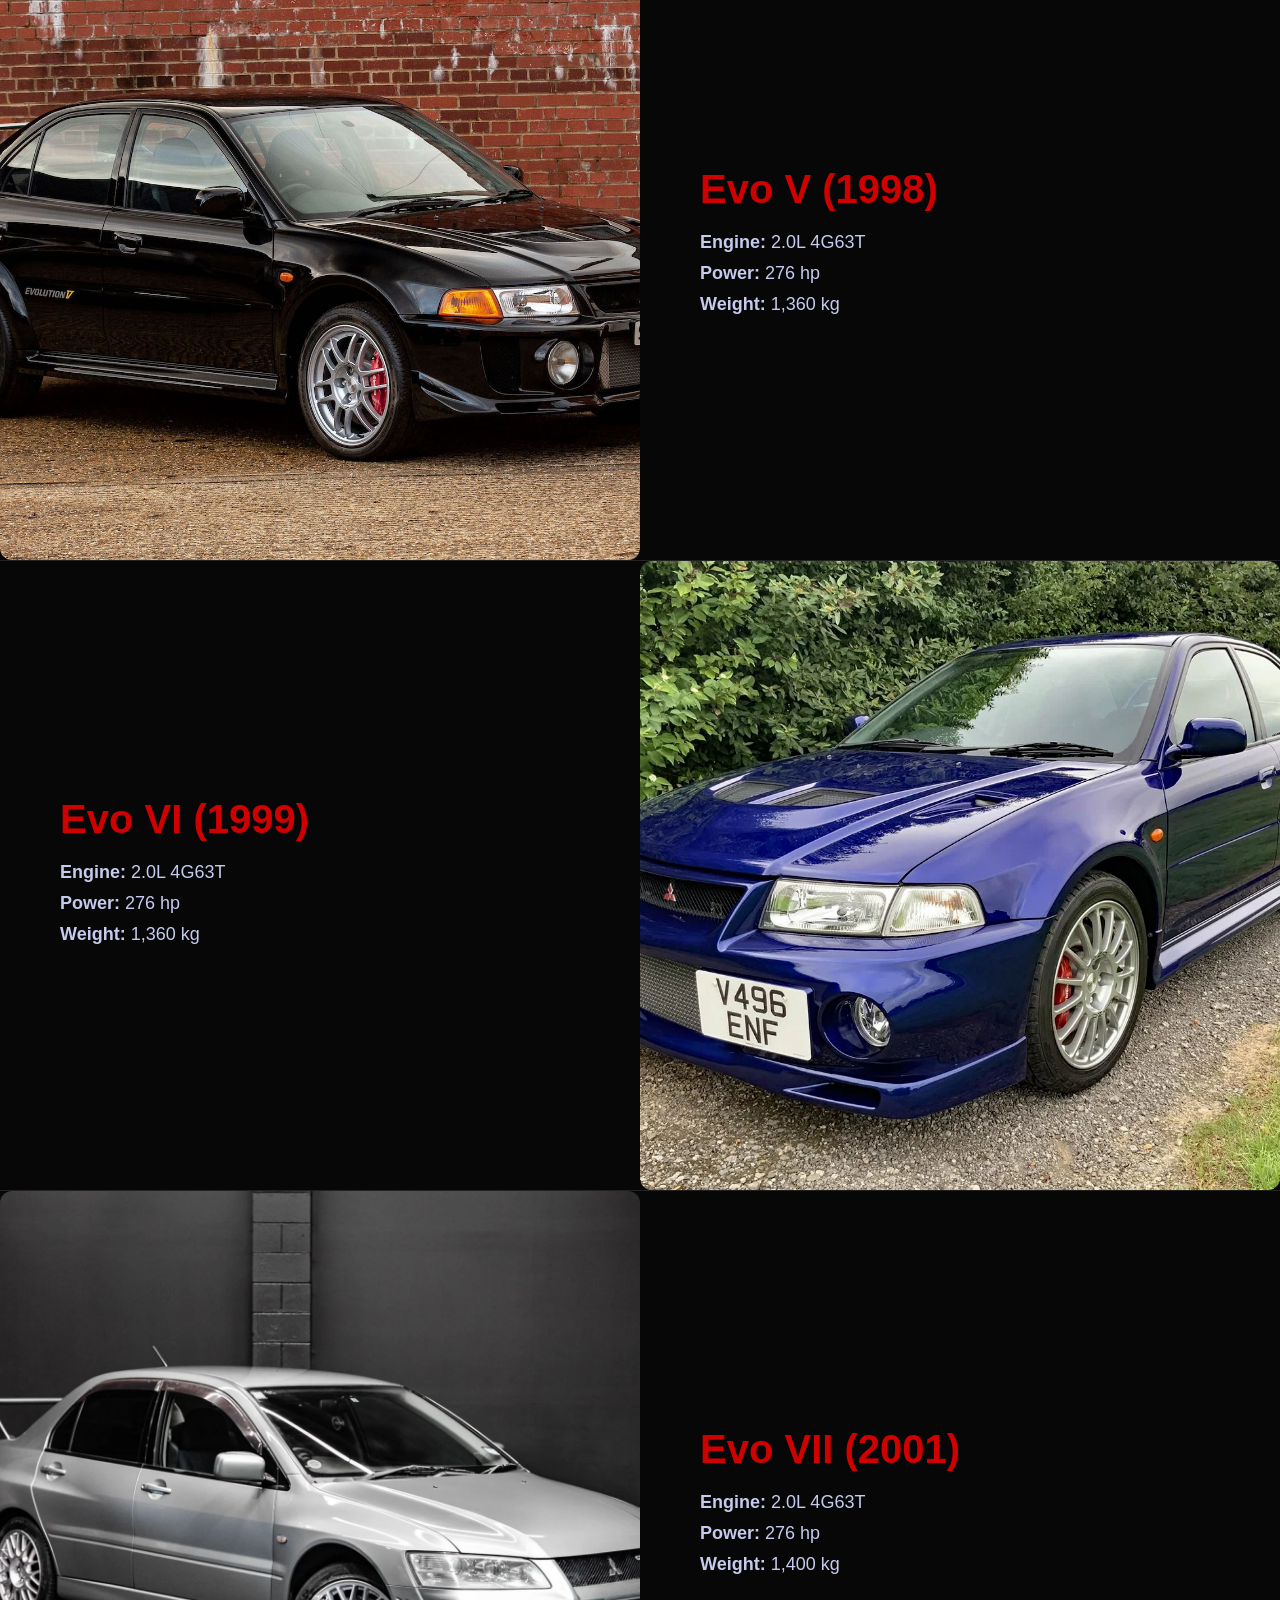
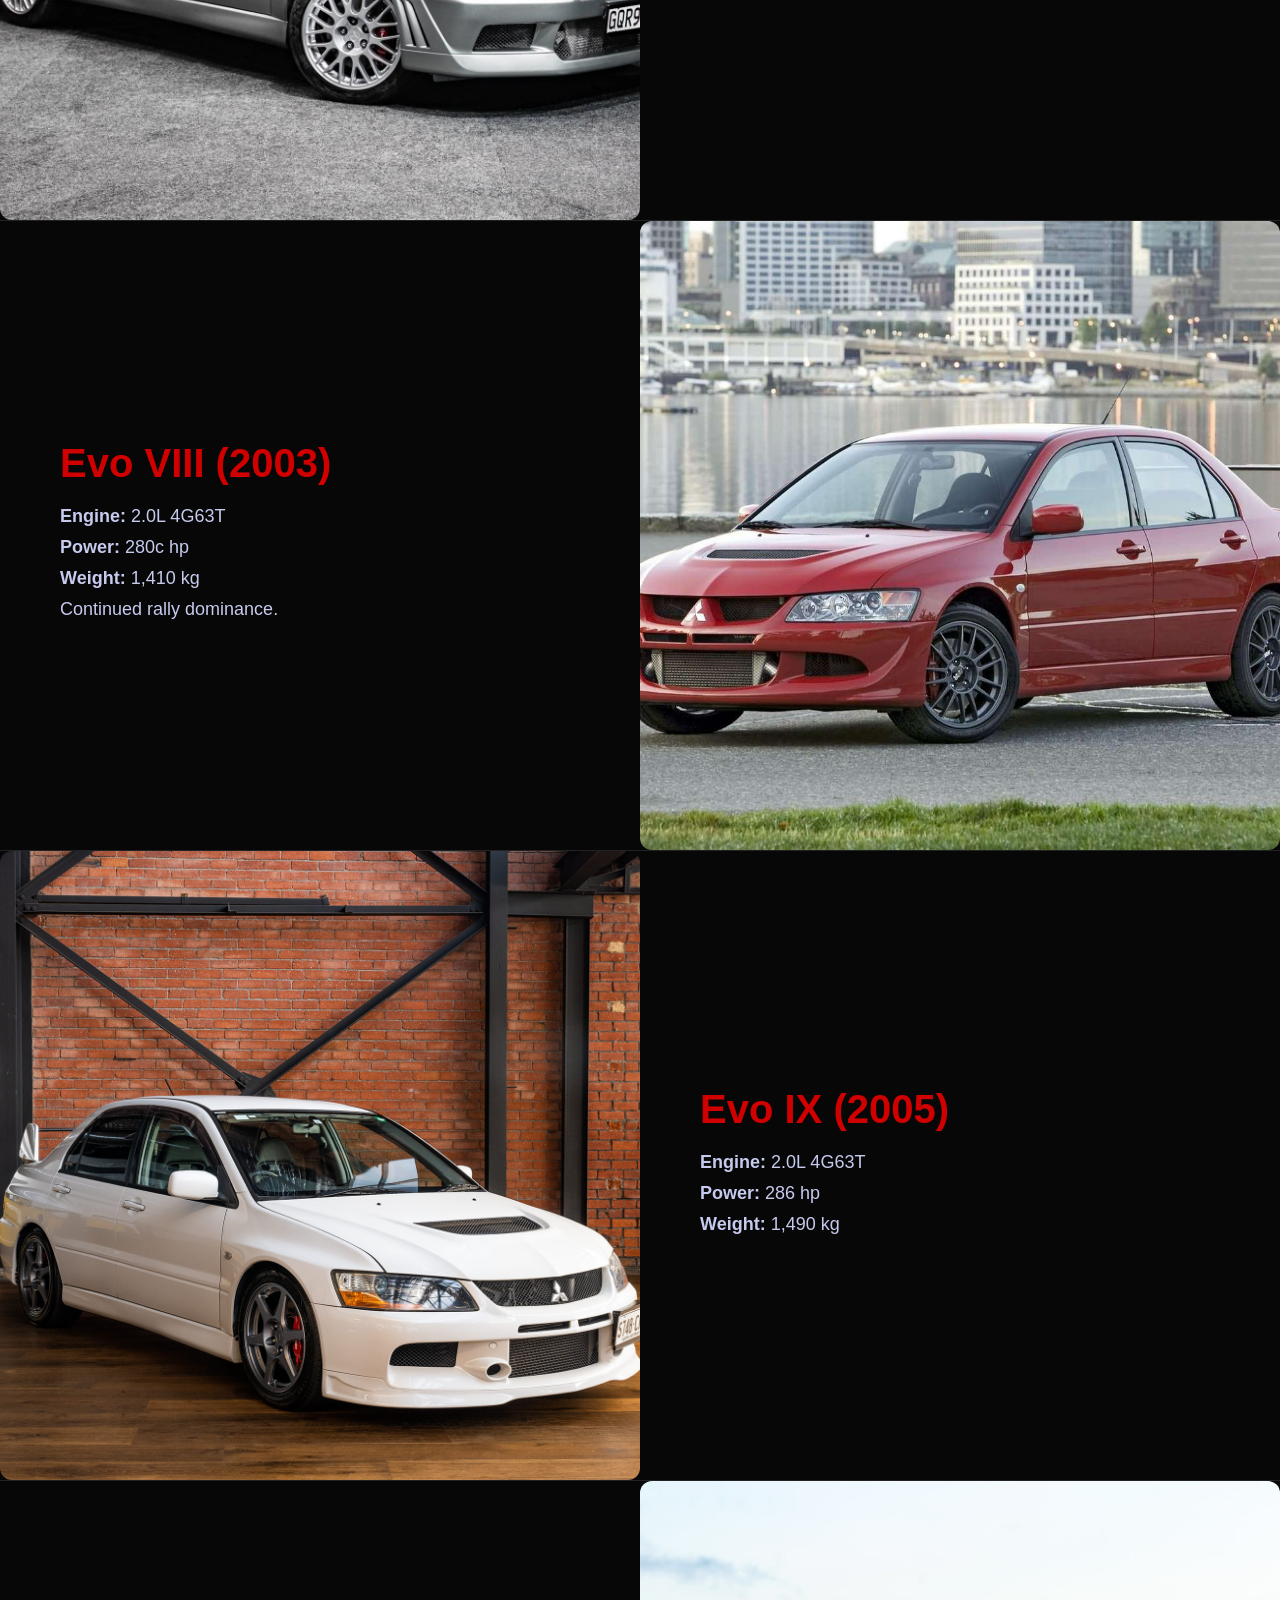
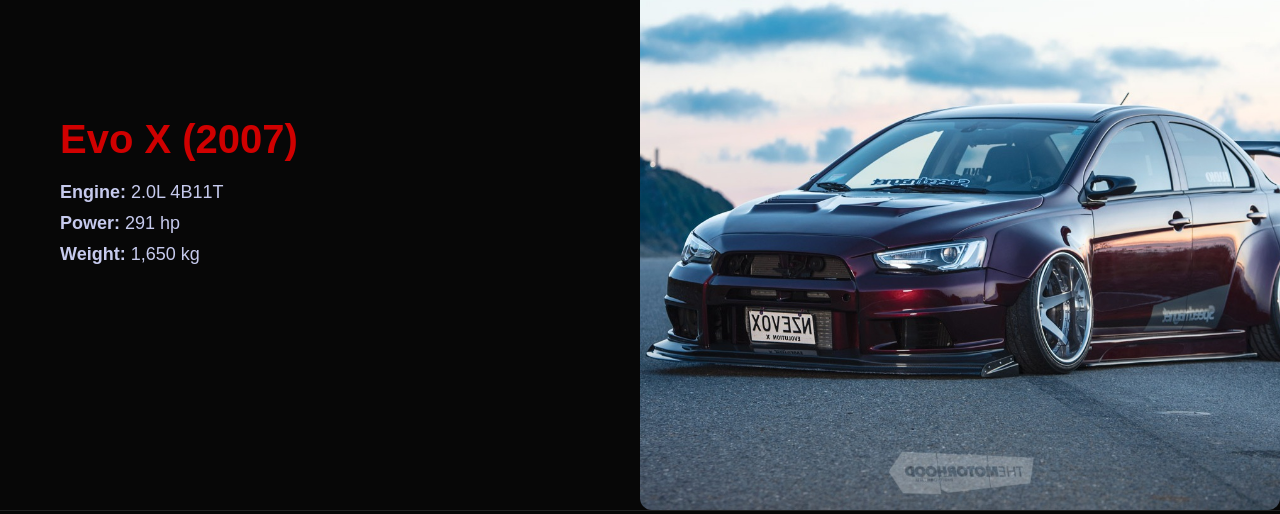
==== commit 5d885aa8: "Version 6 Fixed information and last photo. also fixed the index thingy" ====
--- a/evolutions.html
+++ b/evolutions.html
@@ -10,7 +10,7 @@
   
   <header class="navbar">
     <nav class="nav-links">
-      <a href="Home.html">Home</a>
+      <a href="index.html">Home</a>
       <a href="evolutions.html" class="active">Evolutions</a>
       <a href="my-mitsubishi.html">My Lancer</a>
     </nav>
@@ -33,7 +33,6 @@
         <p><strong>Engine:</strong> 2.0L 4G63T</p>
         <p><strong>Power:</strong> 244 hp</p>
         <p><strong>Weight:</strong> 1,240 kg</p>
-        <p>First Evolution model built for rally homologation.</p>
       </div>
     </div>
 
@@ -43,10 +42,9 @@
       </div>
       <div class="evo-text">
         <h2>Evo II (1994)</h2>
-        <p><strong>Engine:</strong> 4G63T</p>
+        <p><strong>Engine:</strong> 2.0L 4G63T</p>
         <p><strong>Power:</strong> 256 hp</p>
         <p><strong>Weight:</strong> 1,250 kg</p>
-        <p>Improved handling and aerodynamics.</p>
       </div>
     </div>
 
@@ -57,9 +55,9 @@
       </div>
       <div class="evo-text">
         <h2>Evo III (1995)</h2>
+        <p><strong>Engine:</strong> 2.0L 4G63T</p>
         <p><strong>Power:</strong> 270 hp</p>
         <p><strong>Weight:</strong> 1,260 kg</p>
-        <p>First major rally success for Mitsubishi.</p>
       </div>
     </div>
 
@@ -69,9 +67,9 @@
       </div>
       <div class="evo-text">
         <h2>Evo IV (1996)</h2>
+        <p><strong>Engine:</strong> 2.0L 4G63T</p>
         <p><strong>Power:</strong> 276 hp</p>
-        <p><strong>Feature:</strong> Active Yaw Control</p>
-        <p>Major handling upgrade and rally success.</p>
+        <p><strong>Weight:</strong> 1,280 kg</p>
       </div>
     </div>
 
@@ -81,9 +79,9 @@
       </div>
       <div class="evo-text">
         <h2>Evo V (1998)</h2>
+        <p><strong>Engine:</strong> 2.0L 4G63T</p>
         <p><strong>Power:</strong> 276 hp</p>
         <p><strong>Weight:</strong> 1,360 kg</p>
-        <p>Won the 1998 WRC Constructors Championship.</p>
       </div>
     </div>
 
@@ -93,9 +91,9 @@
       </div>
       <div class="evo-text">
         <h2>Evo VI (1999)</h2>
+        <p><strong>Engine:</strong> 2.0L 4G63T</p>
         <p><strong>Power:</strong> 276 hp</p>
-        <p><strong>Special:</strong> Tommi Mäkinen Edition</p>
-        <p>Continued rally dominance.</p>
+        <p><strong>Weight:</strong> 1,360 kg</p>
       </div>
     </div>
 
@@ -106,9 +104,9 @@
       </div>
       <div class="evo-text">
         <h2>Evo VII (2001)</h2>
+        <p><strong>Engine:</strong> 2.0L 4G63T</p>
         <p><strong>Power:</strong> 276 hp</p>
         <p><strong>Weight:</strong> 1,400 kg</p>
-        <p>The Evo VII was featured in the movie 2 fast 2 furious</p>
       </div>
     </div>
 
@@ -118,9 +116,10 @@
         <img src="Images/Evo8.jpg" alt="Evo VIII">
       </div>
       <div class="evo-text">
-        <h2>Evo VIII (2002)</h2>
-        <p><strong>Power:</strong> 276 hp</p>
-        <p><strong>Special:</strong> Tommi Mäkinen Edition</p>
+        <h2>Evo VIII (2003)</h2>
+        <p><strong>Engine:</strong> 2.0L 4G63T</p>
+        <p><strong>Power:</strong> 280c hp</p>
+        <p><strong>Weight:</strong> 1,410 kg</p>
         <p>Continued rally dominance.</p>
       </div>
     </div>
@@ -130,25 +129,24 @@
         <img src="Images/Evo9.jpg" alt="Evo IX">
       </div>
       <div class="evo-text">
-        <h2>Evo IX (2003)</h2>
-        <p><strong>Power:</strong> 276 hp</p>
-        <p><strong>Weight:</strong> 1,360 kg</p>
-        <p>Won the 1998 WRC Constructors Championship.</p>
+        <h2>Evo IX (2005)</h2>
+        <p><strong>Engine:</strong> 2.0L 4G63T</p>
+        <p><strong>Power:</strong> 286 hp</p>
+        <p><strong>Weight:</strong> 1,490 kg</p>
       </div>
     </div>
 
-    
-    <div class="evo-section reverse">
+     <div class="evo-section reverse">
       <div class="evo-image">
-        <img class="flip" src="Images/Evo10front.jpg" alt="Evo X">
+        <img src="Images/image.jpg" alt="Evo X">
       </div>
       <div class="evo-text">
-        <h2>Evo X (2004)</h2>
-        <p><strong>Power:</strong> 276 hp</p>
-        <p><strong>Special:</strong> Tommi Mäkinen Edition</p>
-        <p>Continued rally dominance.</p>
+        <h2>Evo X (2007)</h2>
+        <p><strong>Engine:</strong> 2.0L 4B11T</p>
+        <p><strong>Power:</strong> 291 hp</p>
+        <p><strong>Weight:</strong> 1,650 kg</p>
       </div>
-   
+    </div>  
    </div>
   </section>
 
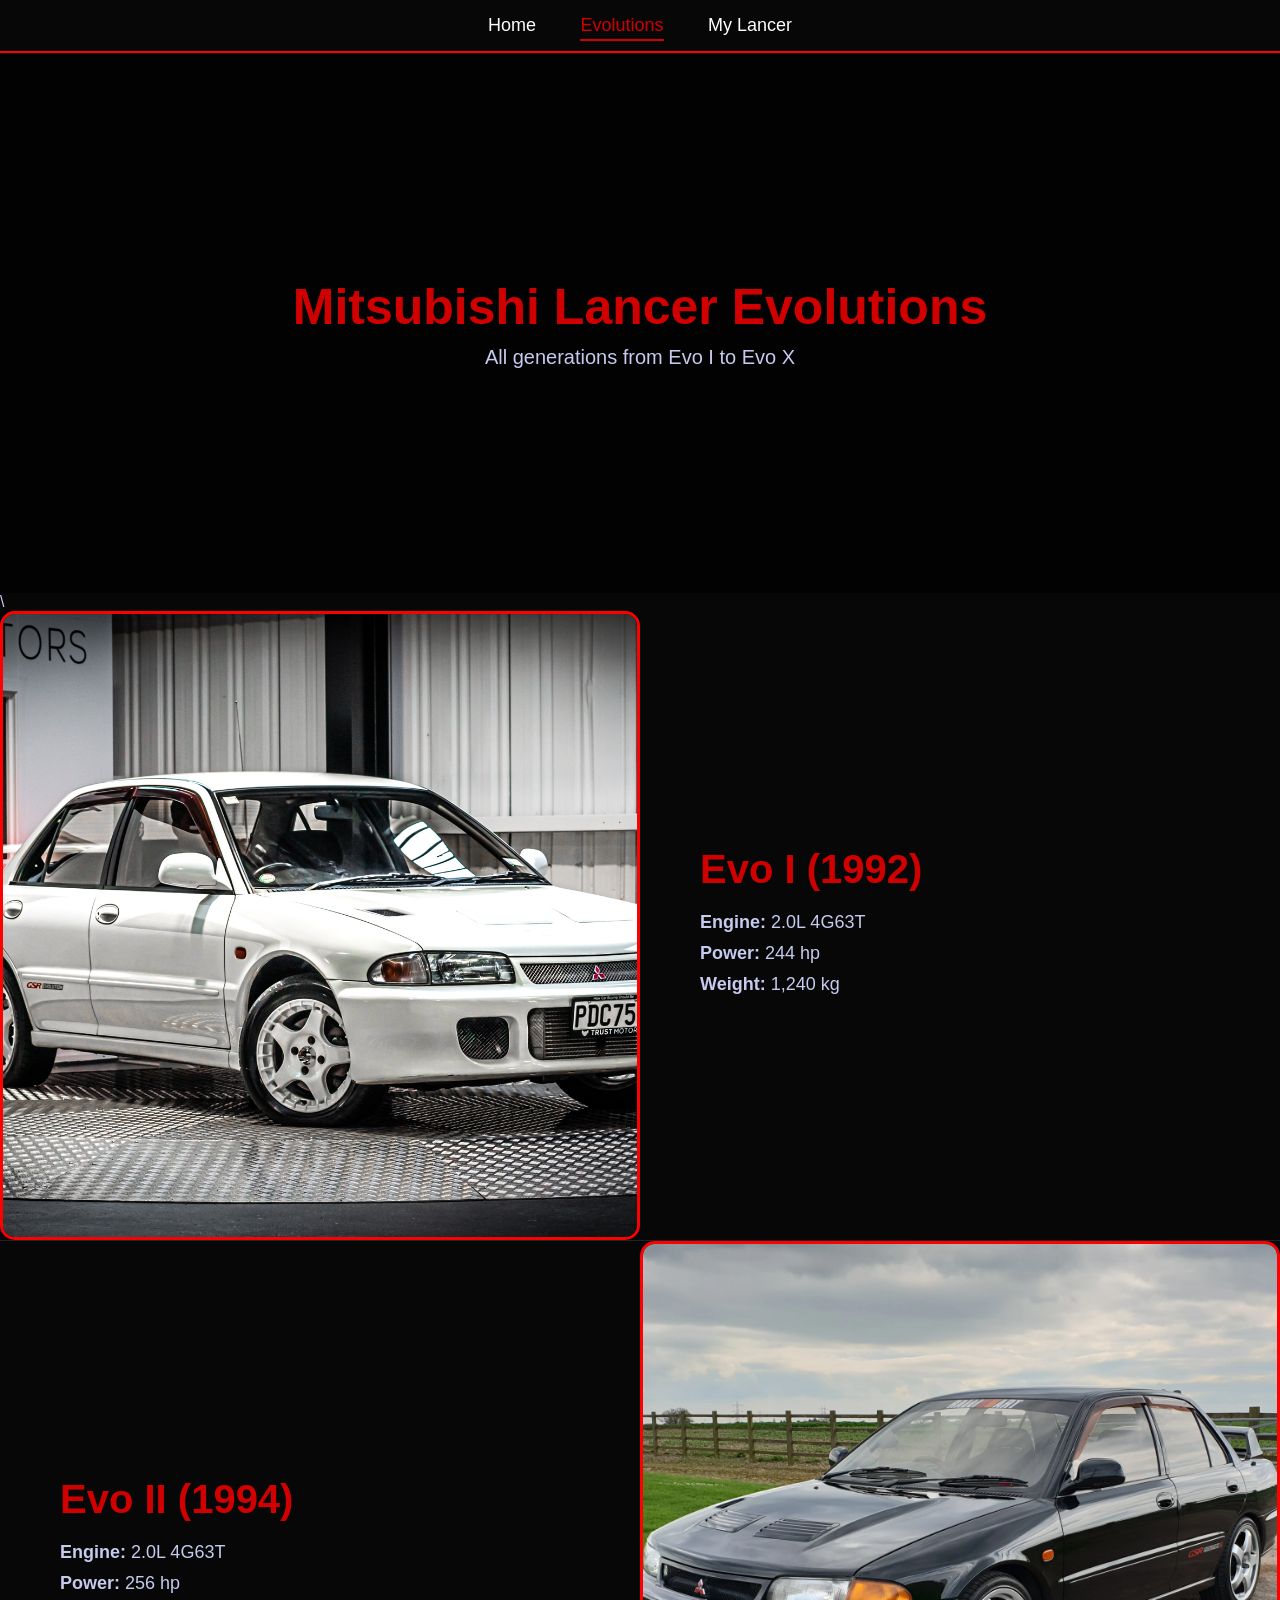
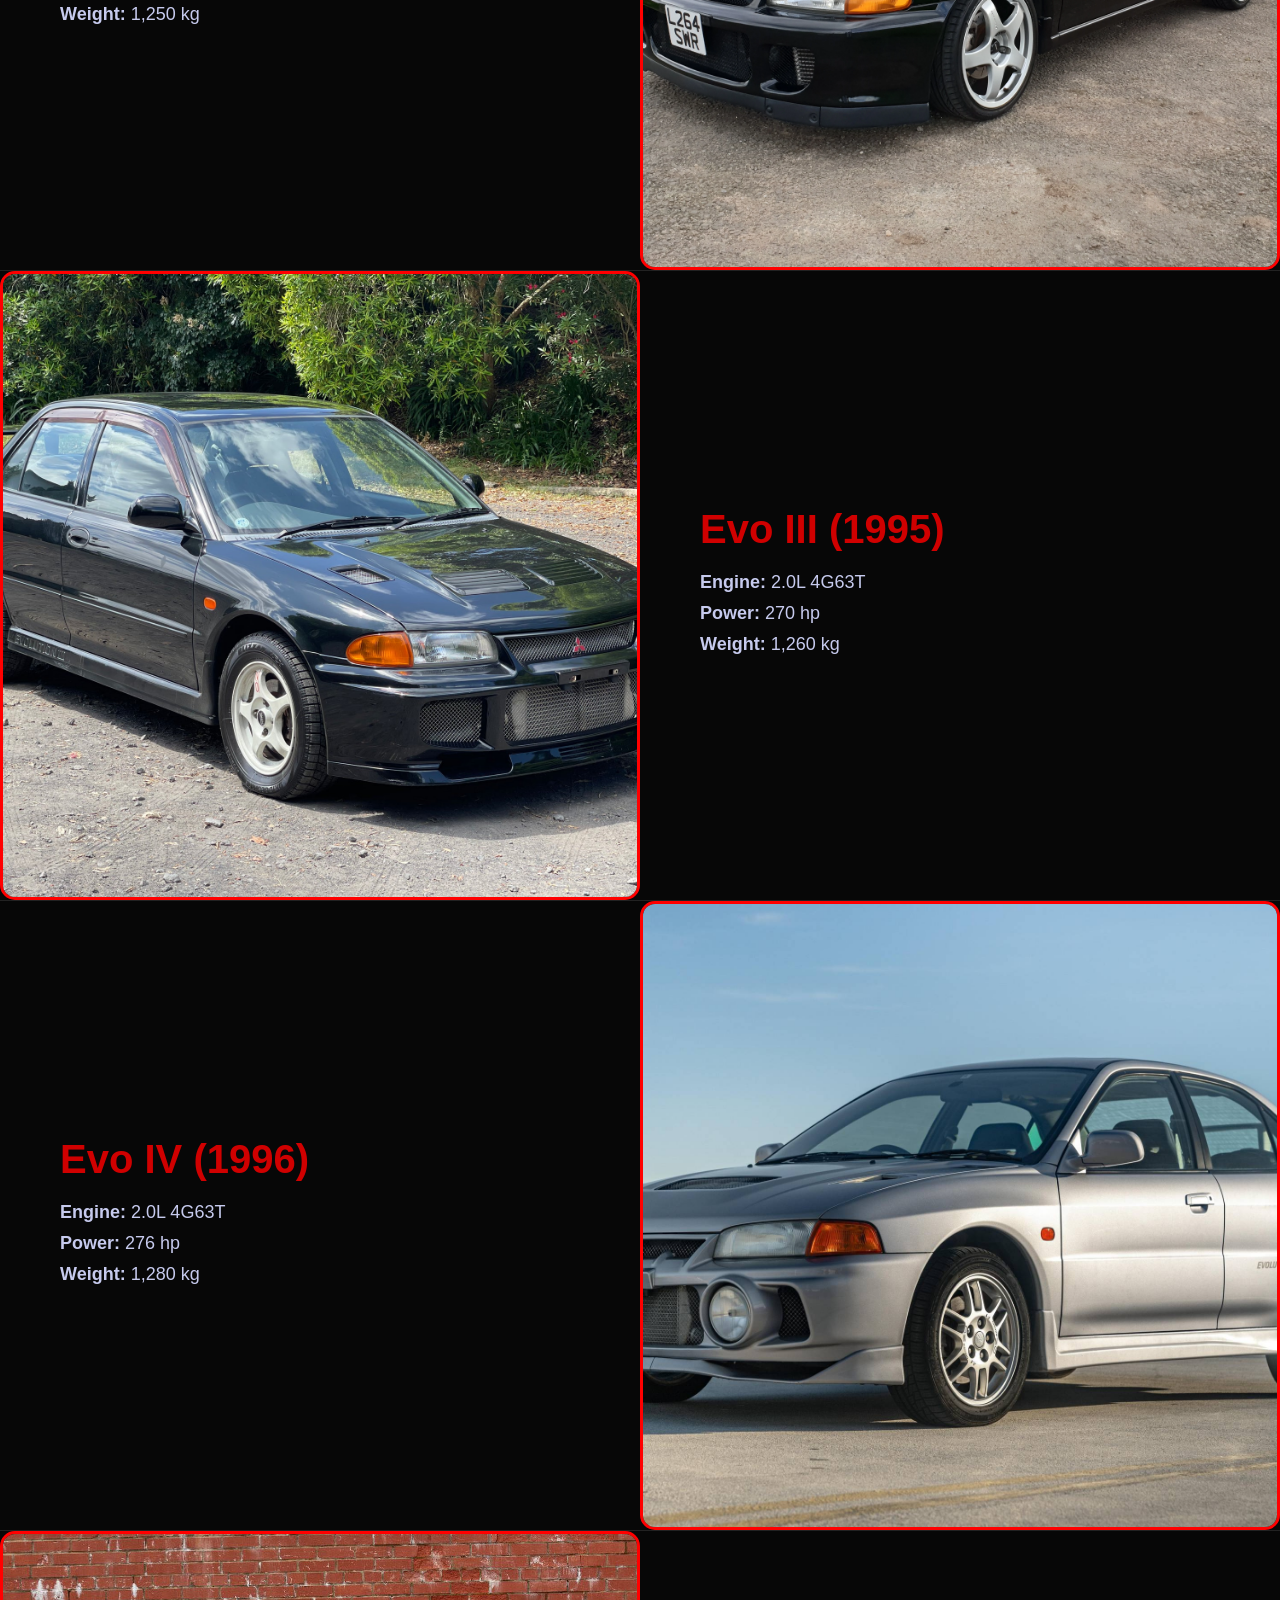
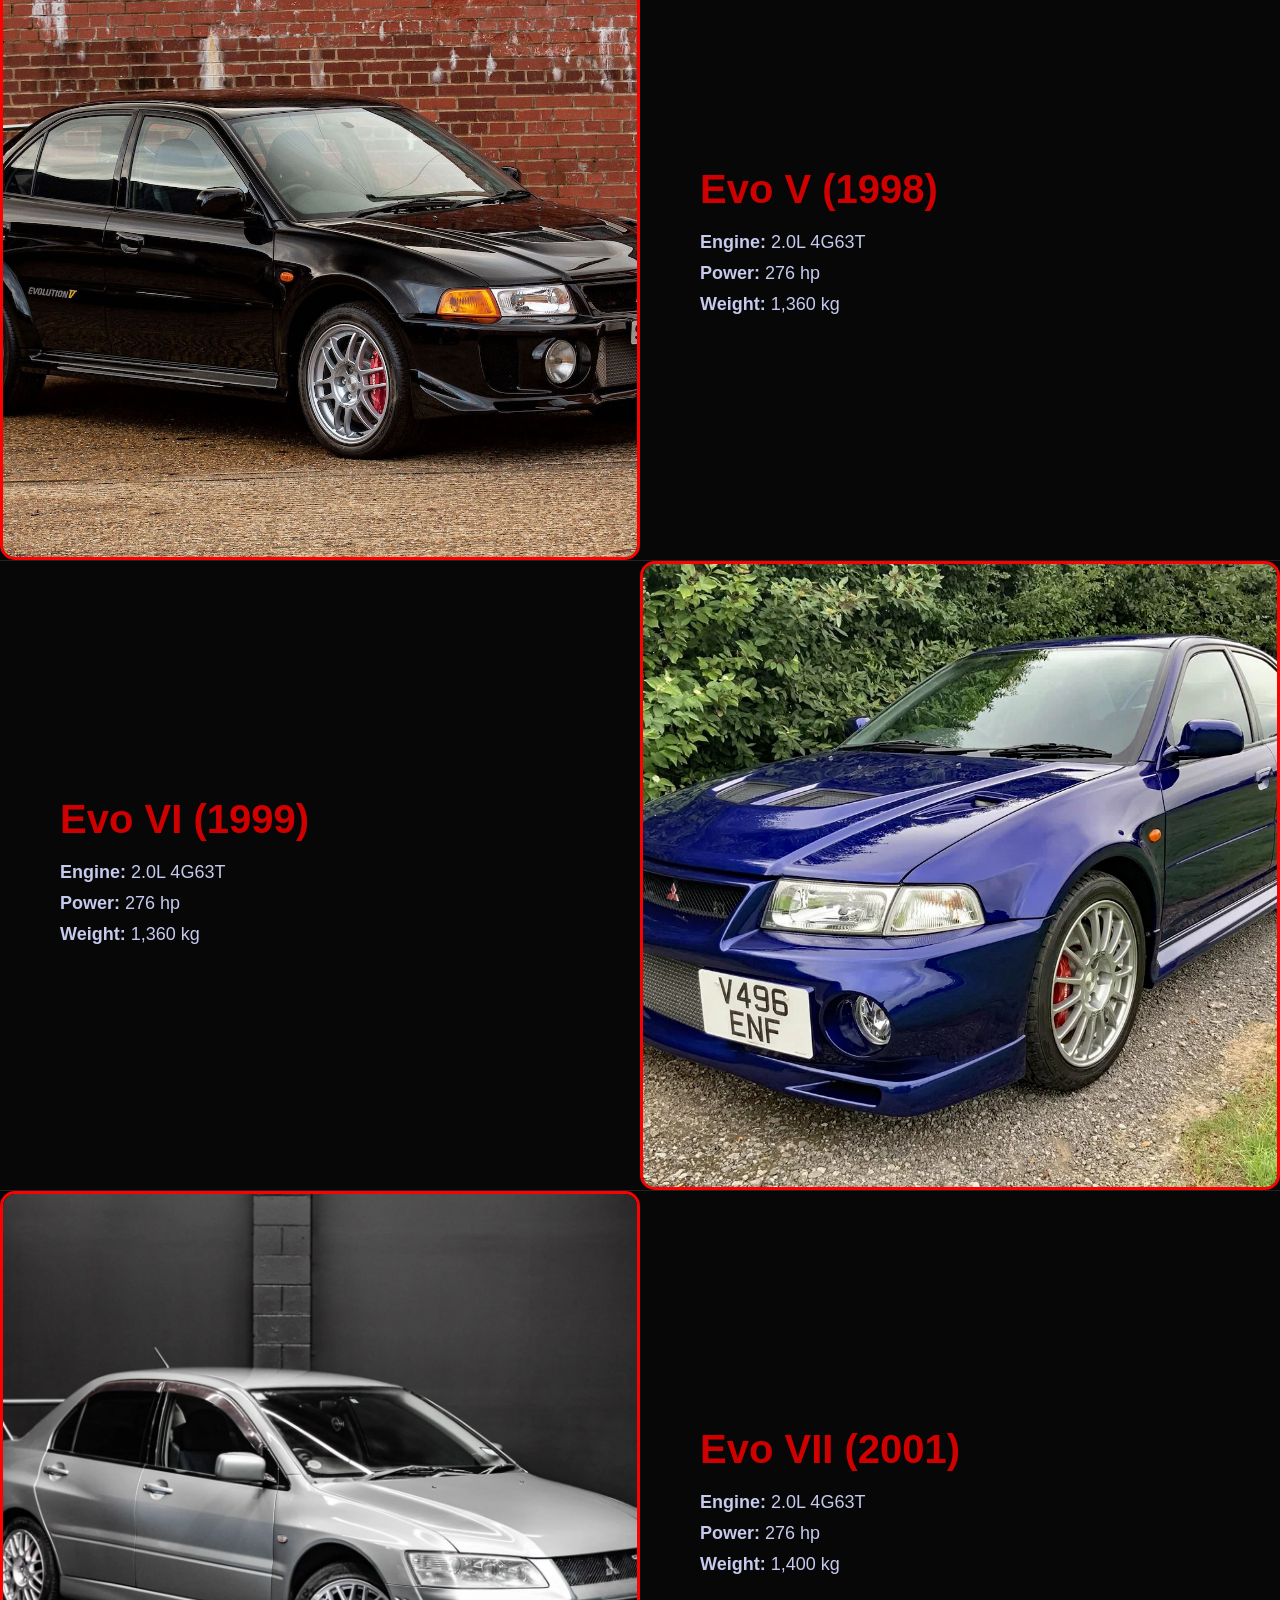
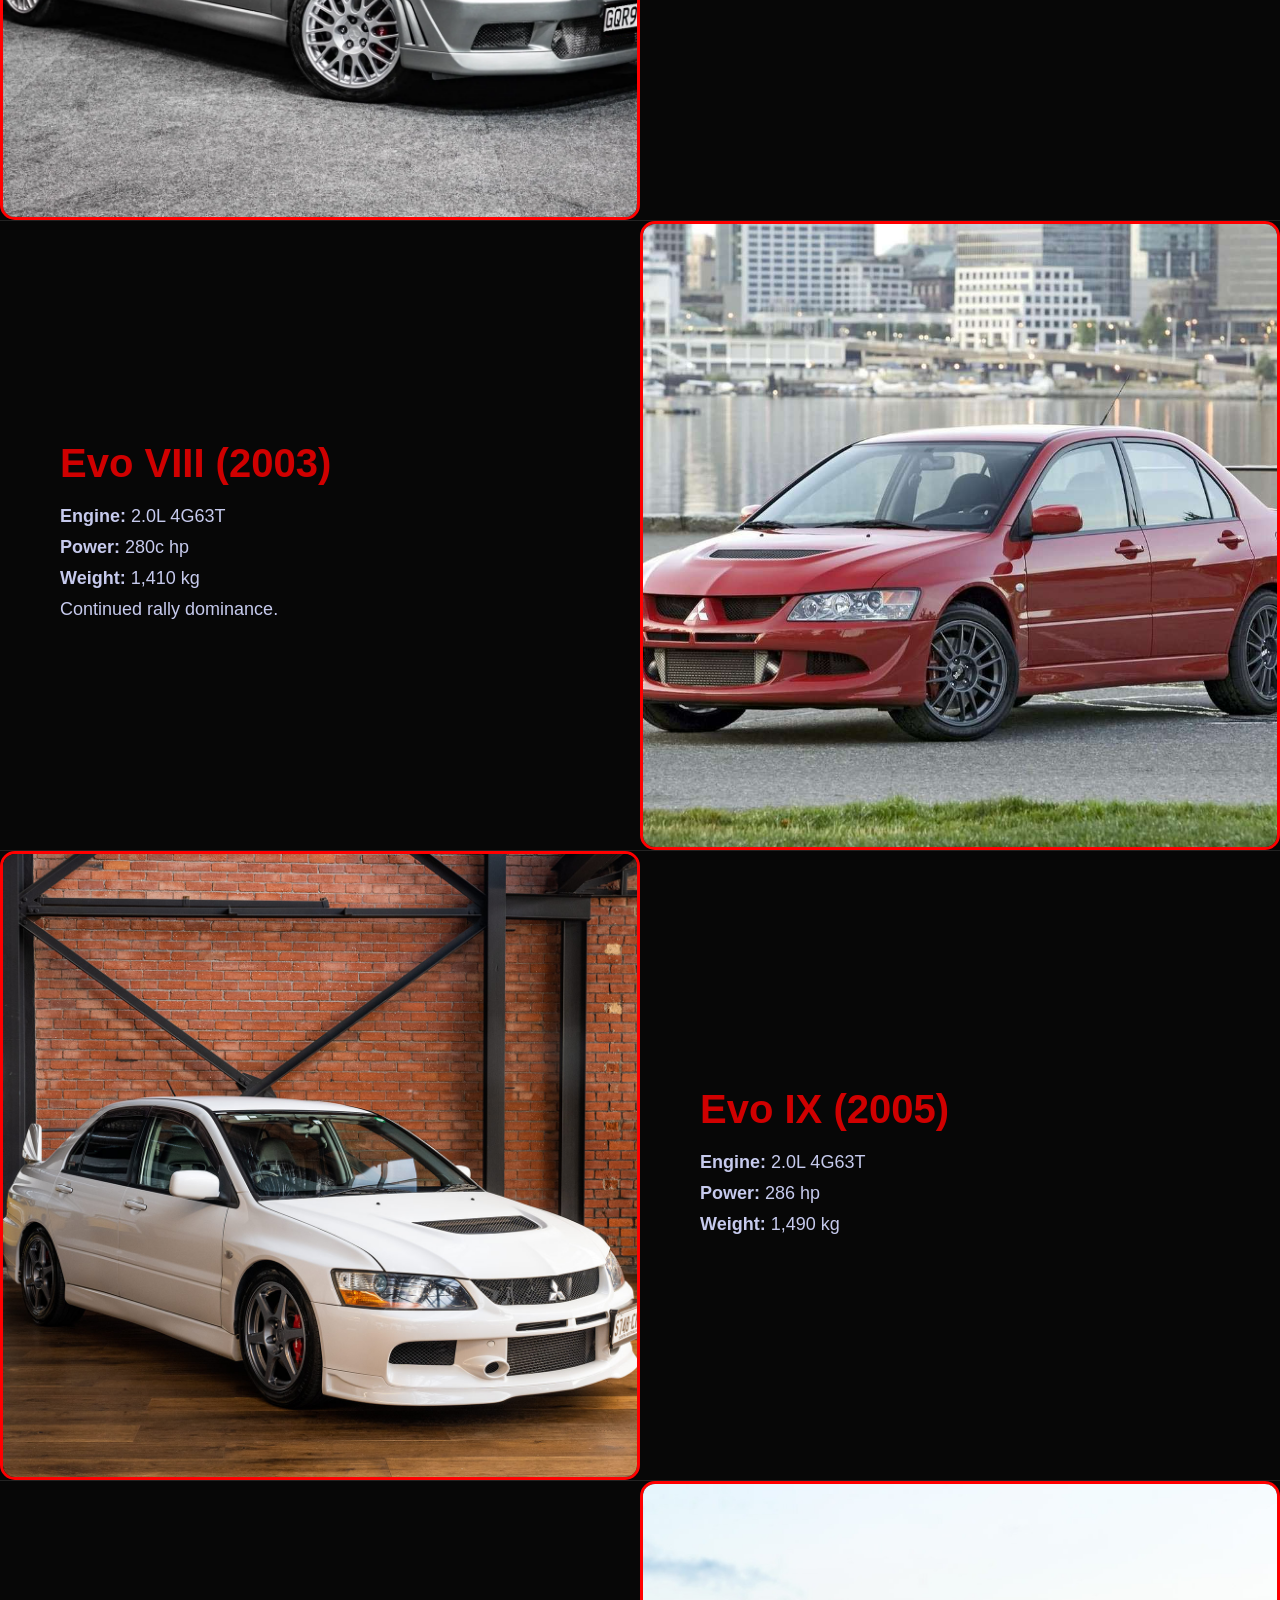
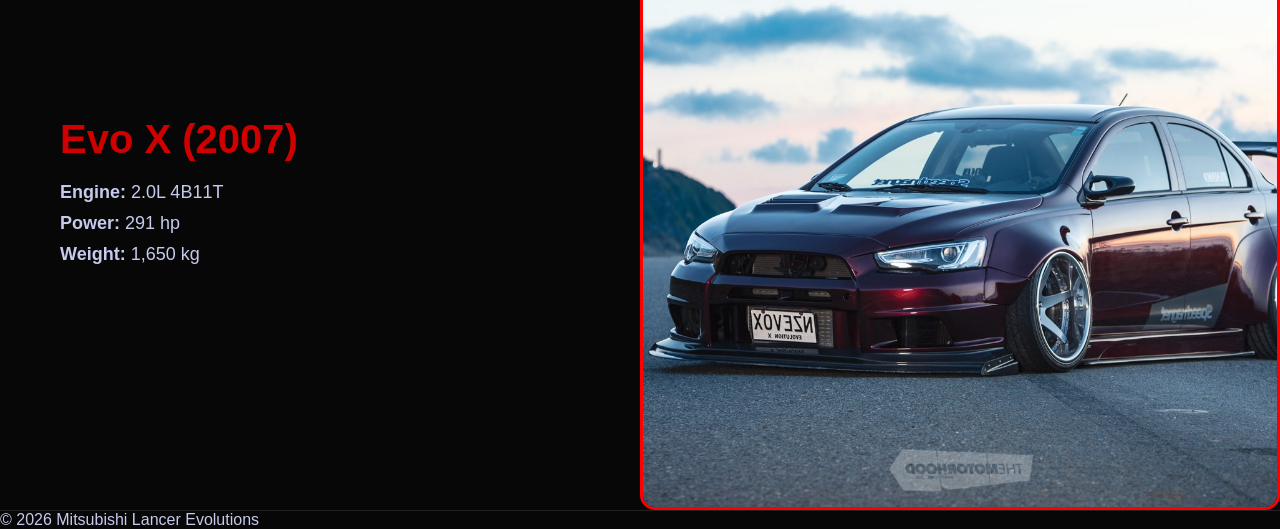
==== commit 448047c4: "Red boarder Co-authored-by: Copilot <copilot@github.com>" ====
--- a/evolutions.html
+++ b/evolutions.html
@@ -26,7 +26,7 @@
 \
     <div class="evo-section">
       <div class="evo-image">
-        <img src="Images/Evo 1 quality.jpg" alt="Evo I">
+        <img src="Images/Evo 1 quality.jpg" alt="Evo I" class="car-img">
       </div>
       <div class="evo-text">
         <h2>Evo I (1992)</h2>
@@ -38,7 +38,7 @@
 
     <div class="evo-section reverse">
       <div class="evo-image">
-        <img src="Images/Evo2.jpg" alt="Evo II">
+        <img src="Images/Evo2.jpg" alt="Evo II" class="car-img">
       </div>
       <div class="evo-text">
         <h2>Evo II (1994)</h2>
@@ -51,7 +51,7 @@
   
     <div class="evo-section">
       <div class="evo-image">
-        <img src="Images/Evo3.jpg" alt="Evo III">
+        <img src="Images/Evo3.jpg" alt="Evo III" class="car-img">
       </div>
       <div class="evo-text">
         <h2>Evo III (1995)</h2>
@@ -63,7 +63,7 @@
 
     <div class="evo-section reverse">
       <div class="evo-image">
-        <img src="Images/Evo4.jpg" alt="Evo IV">
+        <img src="Images/Evo4.jpg" alt="Evo IV" class="car-img">
       </div>
       <div class="evo-text">
         <h2>Evo IV (1996)</h2>
@@ -75,7 +75,7 @@
 
     <div class="evo-section">
       <div class="evo-image">
-        <img src="Images/Evo5.jpg" alt="Evo V">
+        <img src="Images/Evo5.jpg" alt="Evo V" class="car-img">
       </div>
       <div class="evo-text">
         <h2>Evo V (1998)</h2>
@@ -87,7 +87,7 @@
 
     <div class="evo-section reverse">
       <div class="evo-image">
-        <img src="Images/Evo6.webp" alt="Evo VI">
+        <img src="Images/Evo6.webp" alt="Evo VI" class="car-img">
       </div>
       <div class="evo-text">
         <h2>Evo VI (1999)</h2>
@@ -100,7 +100,7 @@
     
     <div class="evo-section">
       <div class="evo-image">
-        <img src="Images/Evo7.webp" alt="Evo VII">
+        <img src="Images/Evo7.webp" alt="Evo VII" class="car-img">
       </div>
       <div class="evo-text">
         <h2>Evo VII (2001)</h2>
@@ -113,7 +113,7 @@
     
     <div class="evo-section reverse">
       <div class="evo-image">
-        <img src="Images/Evo8.jpg" alt="Evo VIII">
+        <img src="Images/Evo8.jpg" alt="Evo VIII" class="car-img">
       </div>
       <div class="evo-text">
         <h2>Evo VIII (2003)</h2>
@@ -126,7 +126,7 @@
 
       <div class="evo-section">
       <div class="evo-image">
-        <img src="Images/Evo9.jpg" alt="Evo IX">
+        <img src="Images/Evo9.jpg" alt="Evo IX" class="car-img">
       </div>
       <div class="evo-text">
         <h2>Evo IX (2005)</h2>
@@ -138,7 +138,7 @@
 
      <div class="evo-section reverse">
       <div class="evo-image">
-        <img src="Images/image.jpg" alt="Evo X">
+        <img src="Images/image.jpg" alt="Evo X" class="car-img">  
       </div>
       <div class="evo-text">
         <h2>Evo X (2007)</h2>
@@ -150,5 +150,9 @@
    </div>
   </section>
 
+   <footer class="footer">
+    <p>&copy; 2026 Mitsubishi Lancer Evolutions</p>
+  </footer>
+
 </body>
 </html>
--- a/styles.css
+++ b/styles.css
@@ -220,4 +220,8 @@
 }
 img {
   border-radius: 12px;
+}
+.car-img {
+  border: 3px solid red;
+  border-radius: 15px;
 }
